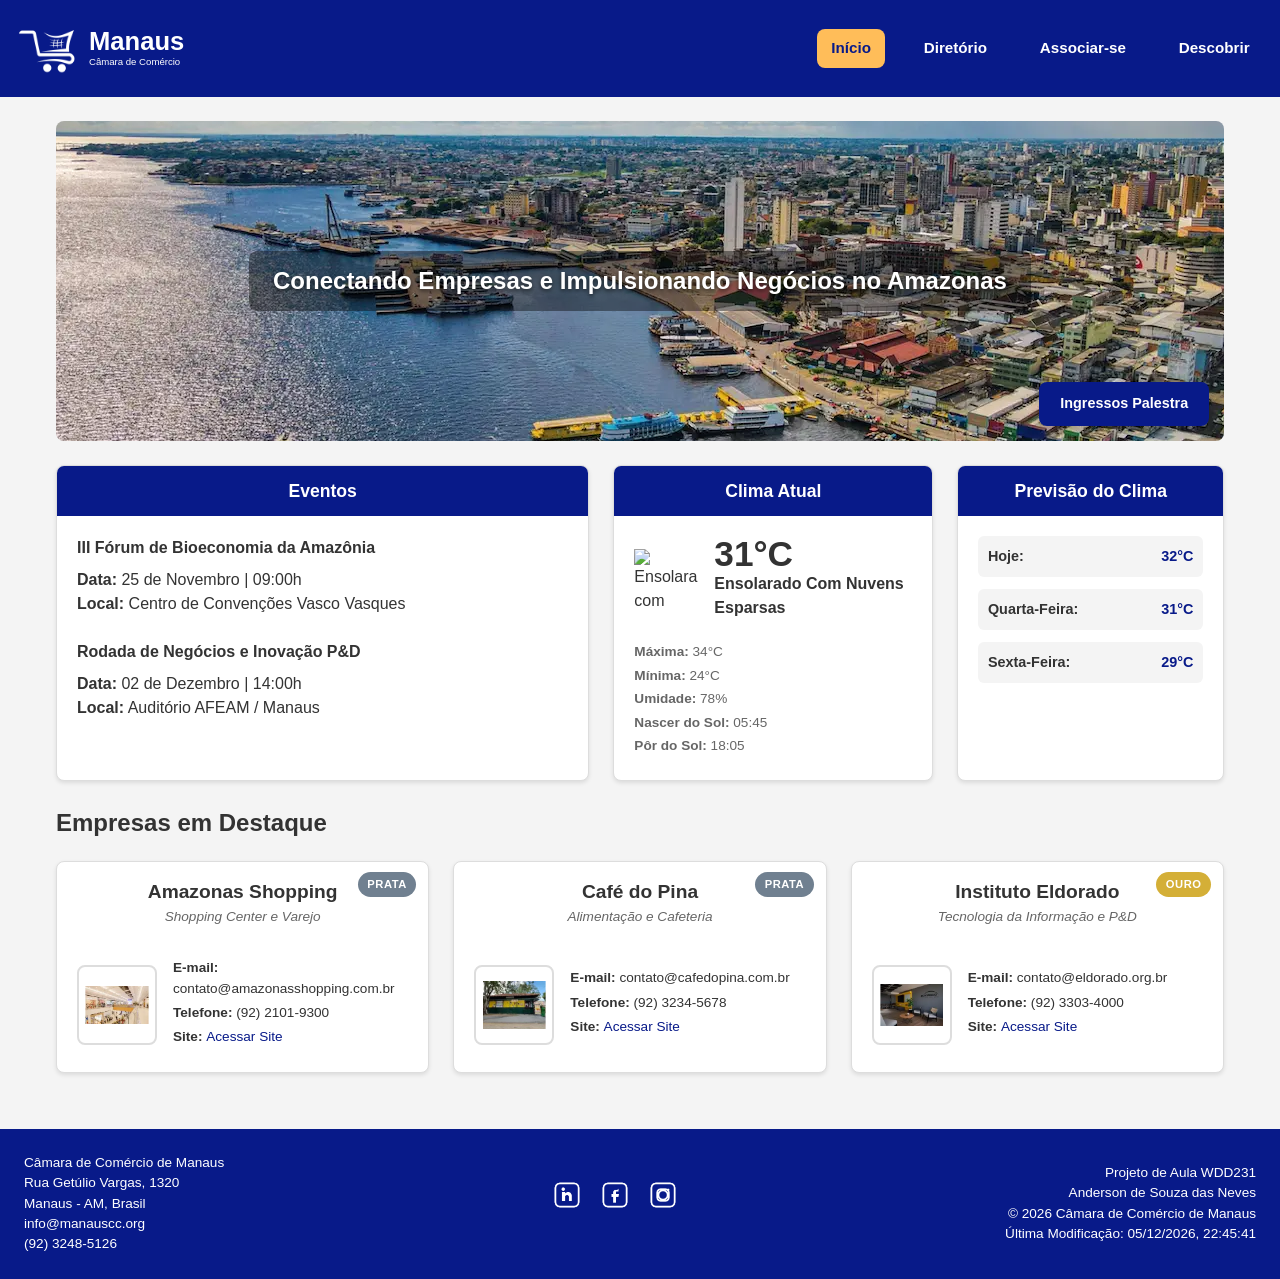
==== camara/index.html @ 550c51bf "atualizar" ====
<!DOCTYPE html>
<html lang="pt-BR">
<head>
    <meta charset="UTF-8">
    <meta name="viewport" content="width=device-width, initial-scale=1.0">
    <title>Página Inicial da Câmara de Comércio de Manaus-AM</title>
    <meta name="description" content="Página inicial da Câmara de Comércio de Manaus - AM com eventos, clima atual e destaque de membros.">
    <meta name="author" content="Anderson Neves">

    <!-- Google Fonts -->
    <link rel="preconnect" href="https://fonts.googleapis.com">
    <link rel="preconnect" href="https://fonts.gstatic.com" crossorigin>
    <link href="https://fonts.googleapis.com/css2?family=Open+Sans:wght@400;600;700&family=Roboto:wght@300;400;700&display=swap" rel="stylesheet">


    <!-- CSS -->
    <link rel="stylesheet" href="estilos/telas-pequenas.css">
    <link rel="stylesheet" href="estilos/telas-grandes.css">

    <!-- Scripts -->
    <script src="scripts/navegacao.js" defer></script>
    <script src="scripts/clima.js" defer></script>
    <script src="scripts/spotlight.js" defer></script>
    <script src="scripts/data.js" defer></script>

    <!--Favicon-->
    <link rel="icon" href="imagens/favicon.ico">

    <!--Metadados para o Facebook-->
    <meta property="og:title" content="Página Inicial da Câmara de Comércio de Manaus-AM">
    <meta property="og:description" content="Descubra empresas, eventos e informações sobre o clima atual e previsão do tempo da cidade de Manaus.">
    <meta property="og:image" content="	https://neves-anderson.github.io/wdd231/camara/imagens/logo.png">   
    <meta property="og:url" content="https://www.manauscc.org/diretorio.html">


</head>
<body>

    <!-- CABEÇALHO -->
    <header>
        <div class="logo-camara">
            <img src="imagens/logo.png" alt="Logo Câmara de Comércio de Manaus" class="logo">
            <div class="site-nome">
                <h1>Manaus</h1>
                <p>Câmara de Comércio</p>
            </div>
        </div>
        
        <button id="hamburger-btn" aria-label="Abrir Menu">&#9776;</button>

        <nav id="nav-menu">
            <ul>
                <li><a href="index.html" class="active" aria-current="page">Início</a></li>
                <li><a href="diretorio.html">Diretório</a></li>
                <li><a href="#">Associar-se</a></li>
                <li><a href="#">Descobrir</a></li>
            </ul>
        </nav>
    </header>

    <main>
        <!-- SEÇÃO HERO BANNER -->
        <div class="hero">
            <img src="imagens/manaus.webp" alt="Cidade de Manaus com vista do Rio Negro" class="hero-img">
            <div class="hero-overlay-text">Conectando Empresas e Impulsionando Negócios no Amazonas</div>
            <a href="#" class="cta-btn">Ingressos Palestra</a>
        </div>

        <!-- SEÇÃO INFORMAÇÕES (Eventos, Clima Atual, Previsão) -->
        <section class="info-grid">
            <!-- Eventos -->
            <article class="card event-card">
                <div class="card-header">Eventos</div>
                <div class="card-body">
                    <h2>III Fórum de Bioeconomia da Amazônia</h2>
                    <p><strong>Data:</strong> 25 de Novembro | 09:00h</p>
                    <p><strong>Local:</strong> Centro de Convenções Vasco Vasques</p>
                    <br>
                    <h2>Rodada de Negócios e Inovação P&D</h2>
                    <p><strong>Data:</strong> 02 de Dezembro | 14:00h</p>
                    <p><strong>Local:</strong> Auditório AFEAM / Manaus</p>
                </div>
            </article>

            <!-- Clima Atual -->
            <article class="card weather-card">
                <div class="card-header">Clima Atual</div>
                <div class="card-body" id="clima-container">
                    <!-- Preenchido dinamicamente via JS -->
                </div>
            </article>

            <!-- Previsão do Clima -->
            <article class="card forecast-card">
                <div class="card-header">Previsão do Clima</div>
                <div class="card-body" id="previsao-container">
                    <!-- Preenchido dinamicamente via JS -->
                </div>
            </article>
        </section>

        <!-- SEÇÃO DESTAQUES DE MEMBROS (SPOTLIGHTS DE NÍVEL 2 E 3) -->
        <h2 class="section-title">Empresas em Destaque</h2>
        <section class="spotlight-grid" id="spotlight-container">
            <!-- Preenchido dinamicamente via JS com empresas Ouro / Prata -->
        </section>
    </main>

    <!-- RODAPÉ -->
    <footer>
        <div class="endereco">
            <p>Câmara de Comércio de Manaus</p>
            <p>Rua Getúlio Vargas, 1320</p>
            <p>Manaus - AM, Brasil</p>
            <p>info@manauscc.org</p>
            <p>(92) 3248-5126</p>
        </div>

        <div class="socialmedia">
            <a href="https://www.linkedin.com" target="_blank" rel="noopener"><img src="imagens/linkedin.png" alt="Perfil do LinkedIn"></a>
            <a href="https://facebook.com" target="_blank" rel="noopener"><img src="imagens/facebook.png" alt="Perfil do Facebook"></a>           
            <a href="https://instagram.com" target="_blank" rel="noopener"><img src="imagens/instagram.png" alt="Perfil do Instagram"></a>
        </div>

        <div class="footer-meta">
            <p>Projeto de Aula WDD231</p>
            <p>Anderson de Souza das Neves</p>
            <p>&copy; <span id="anoAtual"></span> Câmara de Comércio de Manaus</p>
            <p><span id="ultimaModificacao">Última Modificação:</span></p>
        </div>
    </footer>

</body>
</html>
---- camara/estilos/telas-pequenas.css ----
/* ==========================================================================
   1. VARIÁVEIS GLOBAIS E CONFIGURAÇÕES DE TEMA
   ========================================================================== */
:root {
    --primary: #081a89;
    --primary-dark: #05115e;
    --hero-bg: #1a2a6c;
    --bg-body: #f4f4f4;
    --bg-card: #ffffff;
    --border-color: #dddddd;
    --card-header-bg: #081a89;
    --card-header-text: #ffffff;
    --text-main: #333333;
    --text-muted: #666666;
    --accent-gold: #d4af37;
    --accent-silver: #708090;
    --radius: 8px;
    --shadow-sm: 0 2px 4px #0000001A;
    --shadow-md: 0 4px 8px #00000026;
    --transition: all 0.3s ease;
}

/* ==========================================================================
   2. PÁGINA PRINCIPAL (MOBILE FIRST)
   ========================================================================== */
main {
    max-width: 1200px;
    width: 100%;
    margin: 0 auto;
    padding: 1.5rem 1rem;
    flex: 1;
}


.hero{
    position: relative;
    height: 240px;
    border-radius: var(--radius);
    overflow: hidden;
    display: flex;
    align-items: center;
    justify-content: center;
    margin-bottom: 1.5rem;
}

/* Padrão Cruzado do Wireframe */
.hero::before {
    content: "";
    position: absolute;
    inset: 0;
    pointer-events: none;
}

.hero-overlay-text {
    position: absolute;
    z-index: 2;
    color: #ffffff;
    font-size: 1.2rem;
    font-weight: 600;
    text-shadow: 0 2px 4px #00000099;
    background: #00000066;
    padding: 0.75rem 1.5rem;
    border-radius: var(--radius);
    text-align: center;
}

.cta-btn {
    position: absolute;
    bottom: 15px;
    right: 15px;
    background: var(--primary);
    color: #ffffff;
    padding: 0.7rem 1.3rem;
    text-decoration: none;
    border-radius: var(--radius);
    font-weight: 600;
    font-size: 0.9rem;
    box-shadow: var(--shadow-md);
    transition: var(--transition);
    z-index: 3;
    border: none;
    cursor: pointer;
    display: inline-flex;
    align-items: center;
    gap: 0.5rem;
}

.cta-btn:hover {
    background: var(--primary-dark);
    transform: scale(1.03);
}

.section-title {
    font-size: 1.5rem;
    font-weight: 700;
    margin-bottom: 1.25rem;
    display: flex;
    align-items: center;
    gap: 0.5rem;
}

/* ==========================================================================
   3. CARDS & GRIDS (MOBILE FIRST)
   ========================================================================== */
.card {
    background-color: var(--bg-card);
    border-radius: var(--radius);
    border: 1px solid var(--border-color);
    overflow: hidden;
    box-shadow: var(--shadow-sm);
    display: flex;
    flex-direction: column;
}

.card-header {
    background-color: var(--card-header-bg);
    color: var(--card-header-text);
    padding: 0.75rem 1rem;
    font-size: 1.1rem;
    font-weight: 600;
    text-align: center;
    display: flex;
    align-items: center;
    justify-content: center;
    gap: 0.5rem;
}

.card-body {
    padding: 1.25rem;
    flex: 1;
}

.card-body h2 {
    font-size: 1rem;
    font-weight: 700;
    margin-bottom: 0.5rem;
}

.info-grid {
    display: flex;
    flex-direction: column;
    gap: 1.5rem;
    margin-bottom: 1.5rem;
}

/* Estilo do Card de Clima */
.weather-config {
    margin-bottom: 1rem;
    display: flex;
    gap: 0.5rem;
}

.weather-config input {
    flex: 1;
    padding: 0.4rem 0.6rem;
    border: 1px solid var(--border-color);
    border-radius: 4px;
    font-size: 0.8rem;
    background: var(--bg-body);
    color: var(--text-main);
}

.weather-config button {
    background: var(--primary);
    color: #ffff;
    border: none;
    padding: 0.4rem 0.8rem;
    border-radius: 4px;
    font-size: 0.8rem;
    cursor: pointer;
    font-weight: 600;
}

.weather-current {
    display: flex;
    align-items: center;
    gap: 1rem;
    margin-bottom: 1rem;
}

.weather-temp-main {
    display: flex;
    align-items: center;
}

.weather-icon-img {
    width: 64px;
    height: 64px;
}

.temp-display {
    font-size: 2.2rem;
    font-weight: 700;
    line-height: 1;
}

.weather-details {
    font-size: 0.85rem;
    color: var(--text-muted);
}

.weather-details p {
    margin-bottom: 0.2rem;
}

.weather-desc {
    font-weight: 700;
    color: var(--text-main);
    text-transform: capitalize;
    margin-bottom: 0.4rem !important;
}

/* Estilo da Previsão do Tempo */
.forecast-list {
    display: flex;
    flex-direction: column;
    gap: 0.75rem;
}

.forecast-item {
    display: flex;
    justify-content: space-between;
    align-items: center;
    padding: 0.6rem;
    background: var(--bg-body);
    border-radius: 6px;
    font-size: 0.9rem;
}

.forecast-item strong {
    color: var(--text-main);
}

.forecast-item span {
    color: var(--primary);
    font-weight: 700;
}

/* Grid de Empresas Destaque (Spotlight) */
.spotlight-grid {
    display: flex;
    flex-direction: column;
    gap: 1.5rem;
}

.spotlight-card {
    position: relative;
}

.spotlight-card .card-header-spotlight {
    padding: 1rem 1rem 0.2rem 1rem;
    text-align: center;
}

.spotlight-card h3 {
    font-size: 1.2rem;
    font-weight: 700;
}

.spotlight-card .slogan {
    font-size: 0.85rem;
    color: var(--text-muted);
    font-style: italic;
    text-align: center;
    margin-bottom: 0.5rem;
}

.badge-membership {
    position: absolute;
    top: 10px;
    right: 12px;
    font-size: 0.7rem;
    font-weight: 700;
    text-transform: uppercase;
    padding: 0.25rem 0.6rem;
    border-radius: 20px;
    color: #fff;
    letter-spacing: 0.5px;
}

.badge-gold { background-color: var(--accent-gold); }
.badge-silver { background-color: var(--accent-silver); }

.spotlight-body-content {
    display: flex;
    gap: 1rem;
    align-items: center;
}

.company-logo {
    width: 80px;
    height: 80px;
    border: 2px solid var(--border-color);
    border-radius: var(--radius);
    padding: 0.4rem;
    object-fit: contain;
    background: #fff;
    flex-shrink: 0;
}

.company-details {
    font-size: 0.85rem;
    line-height: 1.5;
}

.company-details p {
    margin-bottom: 0.25rem;
    word-break: break-word;
}

.company-details a {
    color: var(--primary);
    text-decoration: none;
    font-weight: 500;
}

.company-details a:hover {
    text-decoration: underline;
}

/* ==========================================================================
   4. PÁGINA DIRETÓRIO (ESTRUTURA BASE E MOBILE)
   ========================================================================== */
* {
    box-sizing: border-box;
    margin: 0;
    padding: 0;
}

body {
    font-family: Arial, Helvetica, sans-serif;
    color: #333;
    background-color: #f4f4f4;
    line-height: 1.5;
}

/* Cabeçalho e Navegação */
header {
    background-color: #081a89;
    display: grid;
    color: #ffffff;
    grid-template-columns: 2fr auto;
    justify-content: space-between;
    padding: 1rem;
    position: relative;
    width: 100%;
}

.logo-camara {
    display: flex;
    align-items: center;
    gap: 0.5rem;
}

.logo {
    width: 65px;
    height: 65px;
    object-fit: contain;
}

.site-nome h1 {
    font-size: 1.6rem;
    line-height: 1.1;
    color: #ffffff;
}

.site-nome p {
    font-size: 0.60rem;
    color: #ffffff;
}

#hamburger-btn {
    background: none;
    border: none;
    font-size: 1.8rem;
    color: #ffffff;
    cursor: pointer;
}

#nav-menu {
    display: none;
    width: 100%;
    position: absolute;
    top: 100%;
    left: 0;
    background-color: #081a89;
    z-index: 10;
}

#nav-menu.open {
    display: block;
}

#nav-menu ul {
    list-style: none;
}

#nav-menu li a {
    display: flex;
    padding: 0.8rem 1.5rem;
    text-decoration: none;
    color: #ffffff;
    justify-content: left;
    font-weight: 600;
}

#nav-menu li a:hover,
#nav-menu li a.active,
#nav-menu li a[aria-current="page"] {
    background-color: #ffbd59;
    color: #081a89;
    font-weight: 700; 
}

.menu-bar {
    padding: 15px;
    display: flex;
    justify-content: center;
    gap: 15px;
}

.menu-bar button {
    background-color: #ffffff;
    color: #081a89;
    border: 1px solid #081a89;
    padding: 10px 20px;
    font-size: 16px;
    font-weight: bold;
    cursor: pointer;
    transition: all 0.2s ease;
}

.menu-bar button:hover {
    background-color: #e0e0e0;
}

.menu-bar button.active {
    background-color: #081a89;
    color: #ffffff;
}

/* Modos de Exibição no Diretório */
.grid-view {
    display: grid;
    grid-template-columns: repeat(auto-fit, minmax(200px, 1fr));
    gap: 20px;
}

.grid-view .card {
    background-color: #e6e6e6;
    border: 1px solid #cccccc;
    padding: 20px;
    text-align: center;
    display: flex;
    flex-direction: column;
    align-items: center;
    box-shadow: 0 4px 6px #0000001a;
    min-height: 200px;
}

.grid-view .card img {
    width: 100%;
    max-width: 200px;
    height: 100px;
    object-fit: cover;
    aspect-ratio: 220 / 140; 
    border: 1px solid #ffffff;
    box-shadow: 0 2px 5px #0000004c;
    margin-bottom: 15px;
}

.grid-view .card h2 {
    font-size: 18px;
    color: #000000;
    margin-bottom: 5px;
}

.grid-view .card .ano {
    font-size: 14px;
    font-weight: bold;
    color: #333333;
    margin-bottom: 10px;
}

.grid-view .card .link-detalhes {
    color: #0000ee;
    text-decoration: underline;
    font-size: 14px;
}

.grid-view .card .info-extra {
    display: none;
}

/* Modo Lista (Linhas) */
.list-view {
    display: flex;
    flex-direction: column;
    gap: 12px;
}

.list-view .card {
    background-color: #ffffff;
    border: 1px solid #dddddd;
    padding: 15px 20px;
    display: flex;
    align-items: center;
    justify-content: center;
    box-shadow: 0 2px 4px #0000000d;
    width: 100% !important;
    margin-left: 0 !important;
}

.list-view .card img,
.list-view .card .link-detalhes {
    display: none;
}

.list-view .card-info {
    flex: 1;
    display: flex;
    flex-direction: column;
    gap: 4px;
}

.list-view .card h2 {
    font-size: 18px;
    color: #1a1a1a;
}

.list-view .card .info-extra {
    display: block;
    font-size: 13px;
    color: #666666;
}

/* Rodapé Mobile */
footer {
    background-color: #081a89;
    color: #ffffff;
    padding: 1.5rem;
    margin-top: 2rem;
    display: flex;
    flex-direction: column;
    gap: 1.5rem;
    text-align: center;
    font-size: 0.85rem;
}

.endereco h4, .endereco p, .footer-meta p {
    color: #ffffff;
}

.socialmedia {
    display: flex;
    justify-content: center;
    gap: 1.25rem;
    margin-bottom: 0.75rem;
}

.socialmedia img {
    width: 28px;
    height: 28px;
    transition: transform 0.2s ease;
}
---- camara/estilos/telas-grandes.css ----
/* ==========================================================================
   REGRAS PARA TELAS GRANDES (MEDIA QUERY >= 768px)
   ========================================================================== */

@media screen and (min-width: 768px) {
    /* Esconde o menu hambúrguer e exibe a barra navegável */
    #hamburger-btn {
        display: none;
    }

    #primary-nav, #nav-menu {
        display: flex !important;
        position: static;
        width: auto;
        background-color: transparent;
        box-shadow: none;
        border-top: none;
    }

    #primary-nav ul, #nav-menu ul {
        display: flex;
        gap: 1.5rem;
        flex-wrap: wrap;
        align-items: center;
        list-style: none;
    }

    #primary-nav li a, #nav-menu li a {
        display: flex;
        border-bottom: none;
        padding: 0.5rem 0.9rem;
        border-radius: var(--radius, 4px);
        font-size: 0.95rem;
        color: #ffffff;
        text-decoration: none;
        font-weight: 600;
    }

    #primary-nav li a:hover,
    #primary-nav li a.active,
    #primary-nav li a[aria-current="page"],
    #nav-menu li a:hover,
    #nav-menu li a.active,
    #nav-menu li a[aria-current="page"] {
        background-color: #ffbd59;
        color: #081a89;
        font-weight: 700;
        border-radius: var(--radius, 4px);
    }

    /* Hero Banner Principal */
    .hero {
        height: 320px;
        width: 100%;
    }

    .hero-overlay-text {
        font-size: 1.5rem;
    }

    /* Layout da Página Principal: 3 Colunas (Eventos, Clima Atual e Previsão) */
    .info-grid {
        display: grid;
        grid-template-columns: 2fr 1.2fr 1fr;
        gap: 1.5rem;
    }

    /* Layout dos Spotlights em 3 Colunas */
    .spotlight-grid {
        display: grid;
        grid-template-columns: repeat(3, 1fr);
        gap: 1.5rem;
        margin-bottom: 0;
    }

    /* Visualização em Lista Centralizada e Flexível */
    .list-view {
        max-width: 900px;
        margin: 0 auto;
    }

    .list-view .card {
        background-color: #ffffff;
        border: 1px solid #dddddd;
        padding: 15px 20px;
        display: flex;
        box-shadow: 0 2px 4px #0000000d;
        width: 100% !important;
        margin-left: 0 !important;
    }

    .event-card {
        margin-bottom: 0;
    }

    /* Layout do Rodapé em 3 Colunas */
    footer {
        flex-direction: row;
        justify-content: space-between;
        align-items: center;
        text-align: left;
    }

    .footer-meta {
        text-align: right;
    }
}
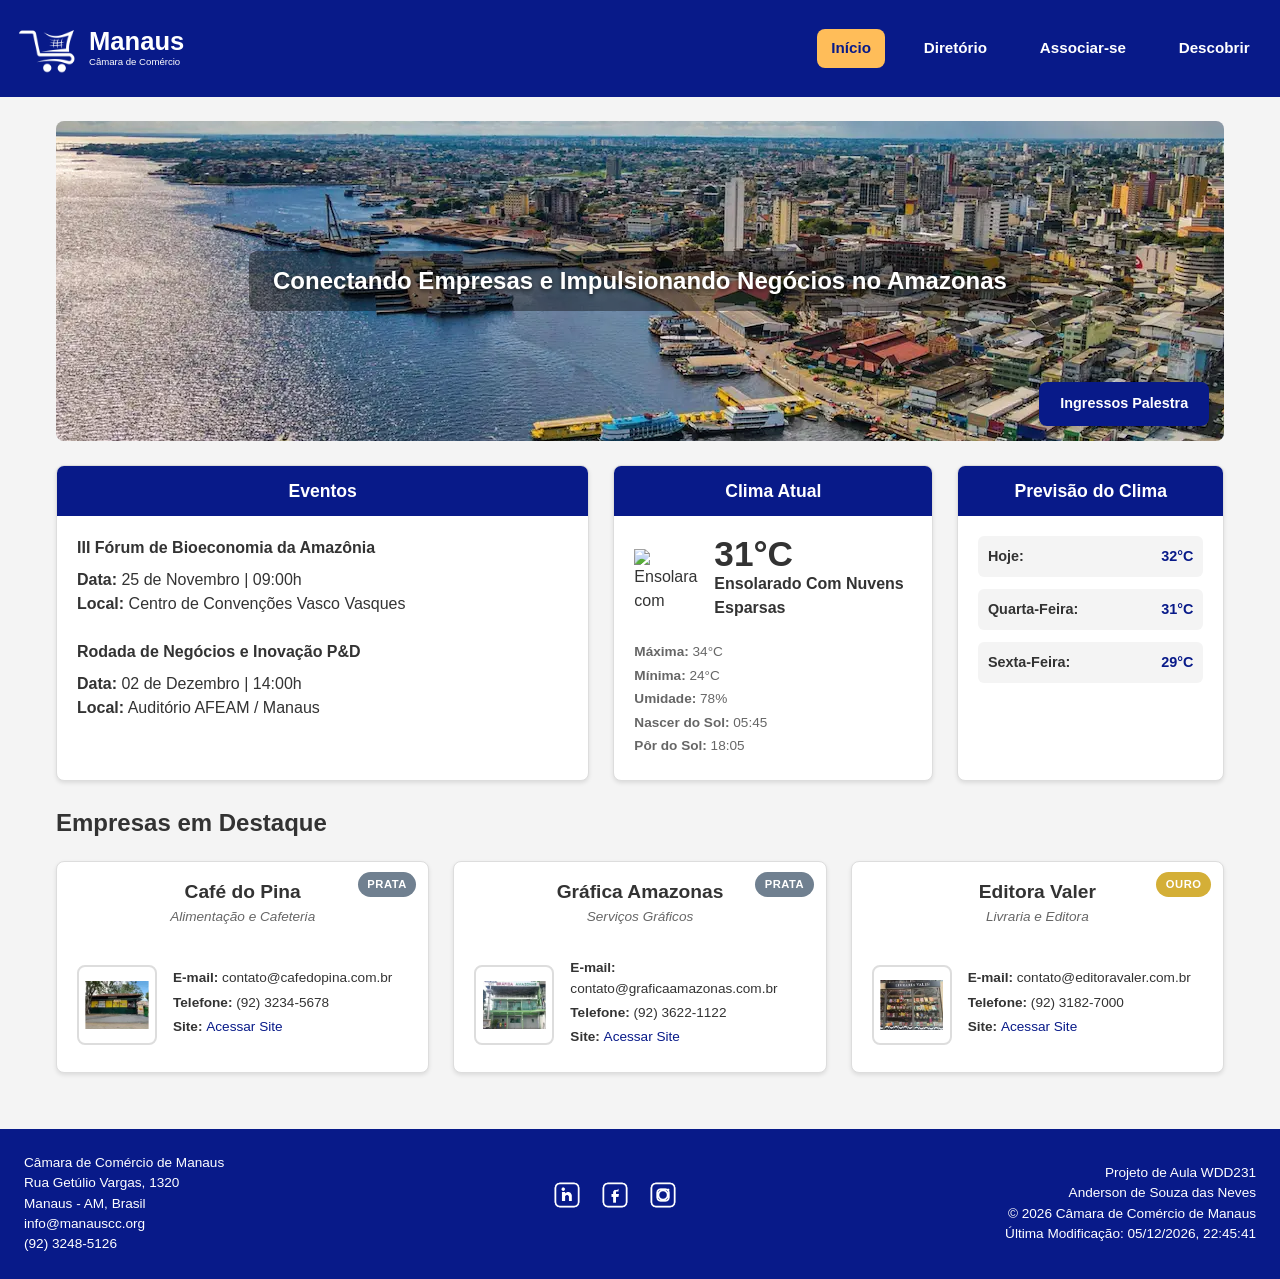
==== commit 0bdfbdc9: "atualizar" ====
--- a/camara/index.html
+++ b/camara/index.html
@@ -67,7 +67,7 @@
         </div>
 
         <!-- SEÇÃO INFORMAÇÕES (Eventos, Clima Atual, Previsão) -->
-        <section class="info-grid">
+        <div class="info-grid">
             <!-- Eventos -->
             <article class="card event-card">
                 <div class="card-header">Eventos</div>
@@ -97,7 +97,7 @@
                     <!-- Preenchido dinamicamente via JS -->
                 </div>
             </article>
-        </section>
+        </div>
 
         <!-- SEÇÃO DESTAQUES DE MEMBROS (SPOTLIGHTS DE NÍVEL 2 E 3) -->
         <h2 class="section-title">Empresas em Destaque</h2>
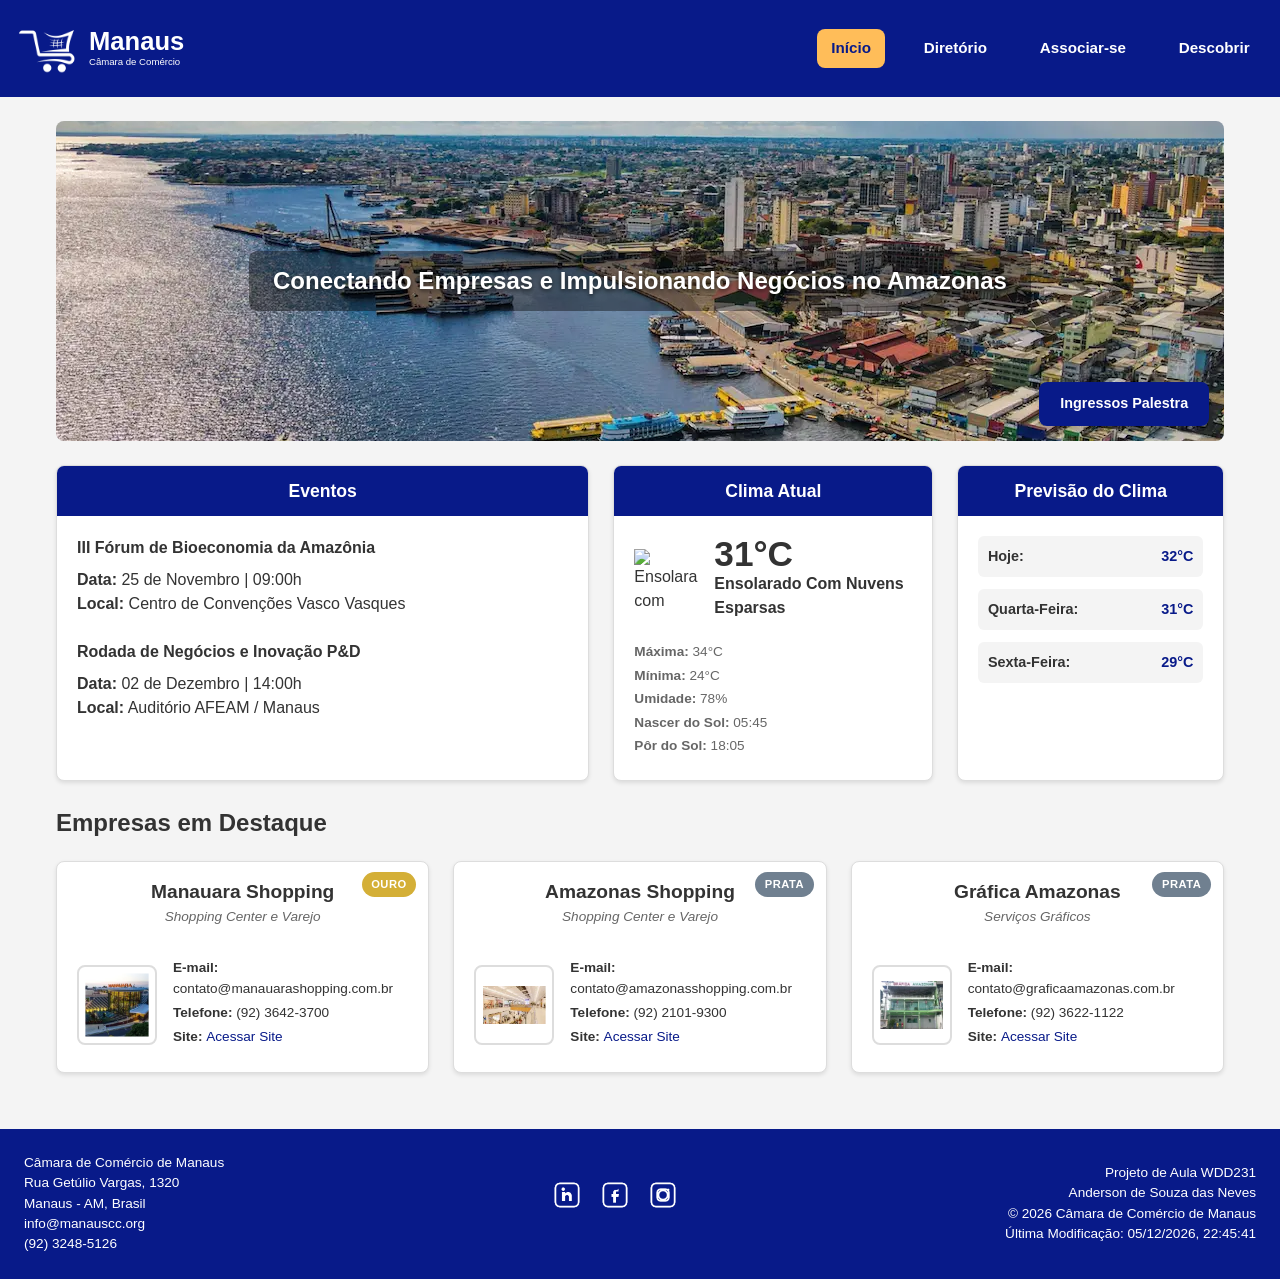
==== commit 980b34ee: "atualizar" ====
--- a/camara/index.html
+++ b/camara/index.html
@@ -69,7 +69,7 @@
         <!-- SEÇÃO INFORMAÇÕES (Eventos, Clima Atual, Previsão) -->
         <div class="info-grid">
             <!-- Eventos -->
-            <article class="card event-card">
+            <div class="card event-card">
                 <div class="card-header">Eventos</div>
                 <div class="card-body">
                     <h2>III Fórum de Bioeconomia da Amazônia</h2>
@@ -80,30 +80,30 @@
                     <p><strong>Data:</strong> 02 de Dezembro | 14:00h</p>
                     <p><strong>Local:</strong> Auditório AFEAM / Manaus</p>
                 </div>
-            </article>
+            </div>
 
             <!-- Clima Atual -->
-            <article class="card weather-card">
+            <div class="card weather-card">
                 <div class="card-header">Clima Atual</div>
                 <div class="card-body" id="clima-container">
                     <!-- Preenchido dinamicamente via JS -->
                 </div>
-            </article>
+            </div>
 
             <!-- Previsão do Clima -->
-            <article class="card forecast-card">
+            <div class="card forecast-card">
                 <div class="card-header">Previsão do Clima</div>
                 <div class="card-body" id="previsao-container">
                     <!-- Preenchido dinamicamente via JS -->
                 </div>
-            </article>
+            </div>
         </div>
 
         <!-- SEÇÃO DESTAQUES DE MEMBROS (SPOTLIGHTS DE NÍVEL 2 E 3) -->
         <h2 class="section-title">Empresas em Destaque</h2>
-        <section class="spotlight-grid" id="spotlight-container">
+        <div class="spotlight-grid" id="spotlight-container">
             <!-- Preenchido dinamicamente via JS com empresas Ouro / Prata -->
-        </section>
+        </div>
     </main>
 
     <!-- RODAPÉ -->
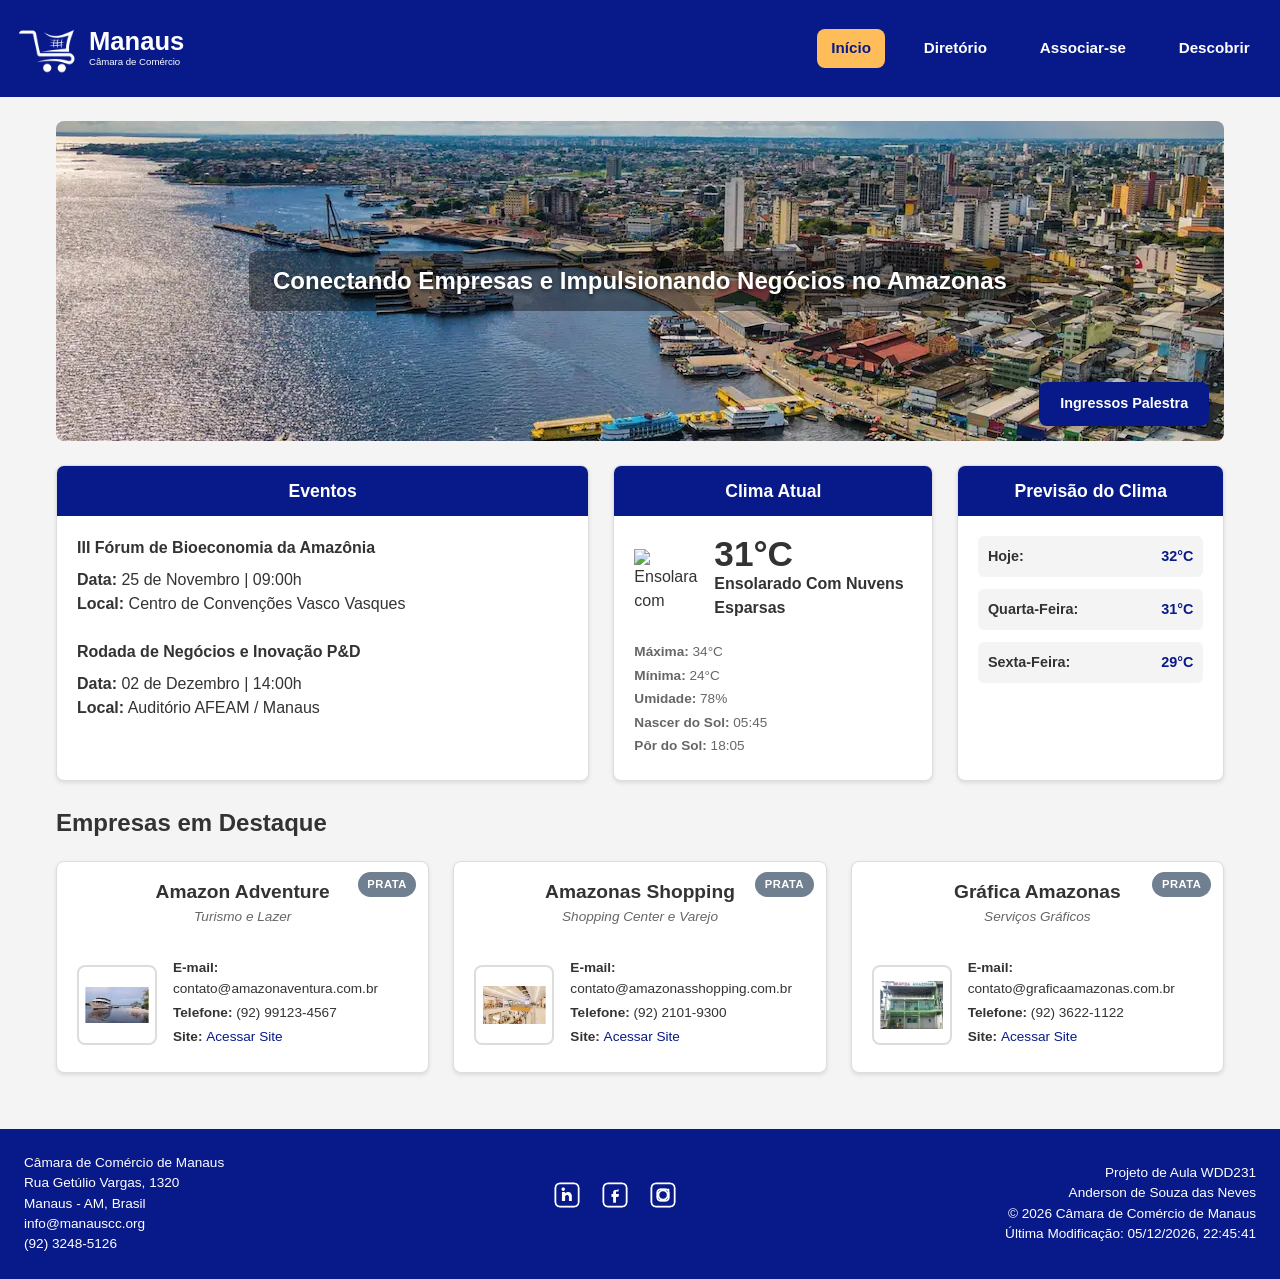
==== commit fa055249: "atualizar" ====
--- a/camara/index.html
+++ b/camara/index.html
@@ -18,7 +18,6 @@
     <link rel="stylesheet" href="estilos/telas-grandes.css">
 
     <!-- Scripts -->
-    <script src="scripts/navegacao.js" defer></script>
     <script src="scripts/clima.js" defer></script>
     <script src="scripts/spotlight.js" defer></script>
     <script src="scripts/data.js" defer></script>
--- a/camara/estilos/telas-pequenas.css
+++ b/camara/estilos/telas-pequenas.css
@@ -20,8 +20,101 @@
     --transition: all 0.3s ease;
 }
 
+* {
+    box-sizing: border-box;
+    margin: 0;
+    padding: 0;
+}
+
+body {
+    font-family: Arial, Helvetica, sans-serif;
+    color: var(--text-main);
+    background-color: var(--bg-body);
+    line-height: 1.5;
+}
+
 /* ==========================================================================
-   2. PÁGINA PRINCIPAL (MOBILE FIRST)
+   2. CABEÇALHO E NAVEGAÇÃO MOBILE
+   ========================================================================== */
+header {
+    background-color: var(--primary);
+    display: grid;
+    color: #ffffff;
+    grid-template-columns: 2fr auto;
+    justify-content: space-between;
+    padding: 1rem;
+    position: relative;
+    width: 100%;
+}
+
+.logo-camara {
+    display: flex;
+    align-items: center;
+    gap: 0.5rem;
+}
+
+.logo {
+    width: 65px;
+    height: 65px;
+    object-fit: contain;
+}
+
+.site-nome h1 {
+    font-size: 1.6rem;
+    line-height: 1.1;
+    color: #ffffff;
+}
+
+.site-nome p {
+    font-size: 0.60rem;
+    color: #ffffff;
+}
+
+#hamburger-btn {
+    background: none;
+    border: none;
+    font-size: 1.8rem;
+    color: #ffffff;
+    cursor: pointer;
+}
+
+#nav-menu {
+    display: none;
+    width: 100%;
+    position: absolute;
+    top: 100%;
+    left: 0;
+    background-color: var(--primary);
+    z-index: 10;
+}
+
+#nav-menu.open {
+    display: block;
+}
+
+#nav-menu ul {
+    list-style: none;
+}
+
+#nav-menu li a {
+    display: flex;
+    padding: 0.8rem 1.5rem;
+    text-decoration: none;
+    color: #ffffff;
+    justify-content: left;
+    font-weight: 600;
+}
+
+#nav-menu li a:hover,
+#nav-menu li a.active,
+#nav-menu li a[aria-current="page"] {
+    background-color: #ffbd59;
+    color: var(--primary);
+    font-weight: 700; 
+}
+
+/* ==========================================================================
+   3. PÁGINA PRINCIPAL E COMPONENTES
    ========================================================================== */
 main {
     max-width: 1200px;
@@ -31,8 +124,7 @@
     flex: 1;
 }
 
-
-.hero{
+.hero {
     position: relative;
     height: 240px;
     border-radius: var(--radius);
@@ -41,14 +133,6 @@
     align-items: center;
     justify-content: center;
     margin-bottom: 1.5rem;
-}
-
-/* Padrão Cruzado do Wireframe */
-.hero::before {
-    content: "";
-    position: absolute;
-    inset: 0;
-    pointer-events: none;
 }
 
 .hero-overlay-text {
@@ -99,9 +183,7 @@
     gap: 0.5rem;
 }
 
-/* ==========================================================================
-   3. CARDS & GRIDS (MOBILE FIRST)
-   ========================================================================== */
+/* Cards & Grids */
 .card {
     background-color: var(--bg-card);
     border-radius: var(--radius);
@@ -143,7 +225,7 @@
     margin-bottom: 1.5rem;
 }
 
-/* Estilo do Card de Clima */
+/* Clima */
 .weather-config {
     margin-bottom: 1rem;
     display: flex;
@@ -162,7 +244,7 @@
 
 .weather-config button {
     background: var(--primary);
-    color: #ffff;
+    color: #ffffff; /* Corrigido de #ffff para #ffffff */
     border: none;
     padding: 0.4rem 0.8rem;
     border-radius: 4px;
@@ -178,11 +260,6 @@
     margin-bottom: 1rem;
 }
 
-.weather-temp-main {
-    display: flex;
-    align-items: center;
-}
-
 .weather-icon-img {
     width: 64px;
     height: 64px;
@@ -210,7 +287,7 @@
     margin-bottom: 0.4rem !important;
 }
 
-/* Estilo da Previsão do Tempo */
+/* Previsão */
 .forecast-list {
     display: flex;
     flex-direction: column;
@@ -236,7 +313,7 @@
     font-weight: 700;
 }
 
-/* Grid de Empresas Destaque (Spotlight) */
+/* Spotlights */
 .spotlight-grid {
     display: flex;
     flex-direction: column;
@@ -318,100 +395,7 @@
     text-decoration: underline;
 }
 
-/* ==========================================================================
-   4. PÁGINA DIRETÓRIO (ESTRUTURA BASE E MOBILE)
-   ========================================================================== */
-* {
-    box-sizing: border-box;
-    margin: 0;
-    padding: 0;
-}
-
-body {
-    font-family: Arial, Helvetica, sans-serif;
-    color: #333;
-    background-color: #f4f4f4;
-    line-height: 1.5;
-}
-
-/* Cabeçalho e Navegação */
-header {
-    background-color: #081a89;
-    display: grid;
-    color: #ffffff;
-    grid-template-columns: 2fr auto;
-    justify-content: space-between;
-    padding: 1rem;
-    position: relative;
-    width: 100%;
-}
-
-.logo-camara {
-    display: flex;
-    align-items: center;
-    gap: 0.5rem;
-}
-
-.logo {
-    width: 65px;
-    height: 65px;
-    object-fit: contain;
-}
-
-.site-nome h1 {
-    font-size: 1.6rem;
-    line-height: 1.1;
-    color: #ffffff;
-}
-
-.site-nome p {
-    font-size: 0.60rem;
-    color: #ffffff;
-}
-
-#hamburger-btn {
-    background: none;
-    border: none;
-    font-size: 1.8rem;
-    color: #ffffff;
-    cursor: pointer;
-}
-
-#nav-menu {
-    display: none;
-    width: 100%;
-    position: absolute;
-    top: 100%;
-    left: 0;
-    background-color: #081a89;
-    z-index: 10;
-}
-
-#nav-menu.open {
-    display: block;
-}
-
-#nav-menu ul {
-    list-style: none;
-}
-
-#nav-menu li a {
-    display: flex;
-    padding: 0.8rem 1.5rem;
-    text-decoration: none;
-    color: #ffffff;
-    justify-content: left;
-    font-weight: 600;
-}
-
-#nav-menu li a:hover,
-#nav-menu li a.active,
-#nav-menu li a[aria-current="page"] {
-    background-color: #ffbd59;
-    color: #081a89;
-    font-weight: 700; 
-}
-
+/* Diretório - Controles de Visualização */
 .menu-bar {
     padding: 15px;
     display: flex;
@@ -421,8 +405,8 @@
 
 .menu-bar button {
     background-color: #ffffff;
-    color: #081a89;
-    border: 1px solid #081a89;
+    color: var(--primary);
+    border: 1px solid var(--primary);
     padding: 10px 20px;
     font-size: 16px;
     font-weight: bold;
@@ -435,11 +419,10 @@
 }
 
 .menu-bar button.active {
-    background-color: #081a89;
-    color: #ffffff;
-}
-
-/* Modos de Exibição no Diretório */
+    background-color: var(--primary);
+    color: #ffffff;
+}
+
 .grid-view {
     display: grid;
     grid-template-columns: repeat(auto-fit, minmax(200px, 1fr));
@@ -492,7 +475,6 @@
     display: none;
 }
 
-/* Modo Lista (Linhas) */
 .list-view {
     display: flex;
     flex-direction: column;
@@ -500,13 +482,9 @@
 }
 
 .list-view .card {
-    background-color: #ffffff;
-    border: 1px solid #dddddd;
     padding: 15px 20px;
-    display: flex;
     align-items: center;
     justify-content: center;
-    box-shadow: 0 2px 4px #0000000d;
     width: 100% !important;
     margin-left: 0 !important;
 }
@@ -531,12 +509,12 @@
 .list-view .card .info-extra {
     display: block;
     font-size: 13px;
-    color: #666666;
-}
-
-/* Rodapé Mobile */
+    color: var(--text-muted);
+}
+
+/* Rodapé */
 footer {
-    background-color: #081a89;
+    background-color: var(--primary);
     color: #ffffff;
     padding: 1.5rem;
     margin-top: 2rem;
--- a/camara/estilos/telas-grandes.css
+++ b/camara/estilos/telas-grandes.css
@@ -8,16 +8,15 @@
         display: none;
     }
 
-    #primary-nav, #nav-menu {
+    #nav-menu {
         display: flex !important;
         position: static;
         width: auto;
-        background-color: transparent;
         box-shadow: none;
         border-top: none;
     }
 
-    #primary-nav ul, #nav-menu ul {
+    #nav-menu ul {
         display: flex;
         gap: 1.5rem;
         flex-wrap: wrap;
@@ -25,7 +24,7 @@
         list-style: none;
     }
 
-    #primary-nav li a, #nav-menu li a {
+    #nav-menu li a {
         display: flex;
         border-bottom: none;
         padding: 0.5rem 0.9rem;
@@ -36,9 +35,6 @@
         font-weight: 600;
     }
 
-    #primary-nav li a:hover,
-    #primary-nav li a.active,
-    #primary-nav li a[aria-current="page"],
     #nav-menu li a:hover,
     #nav-menu li a.active,
     #nav-menu li a[aria-current="page"] {
@@ -80,11 +76,7 @@
     }
 
     .list-view .card {
-        background-color: #ffffff;
-        border: 1px solid #dddddd;
-        padding: 15px 20px;
-        display: flex;
-        box-shadow: 0 2px 4px #0000000d;
+        flex-direction: row;
         width: 100% !important;
         margin-left: 0 !important;
     }
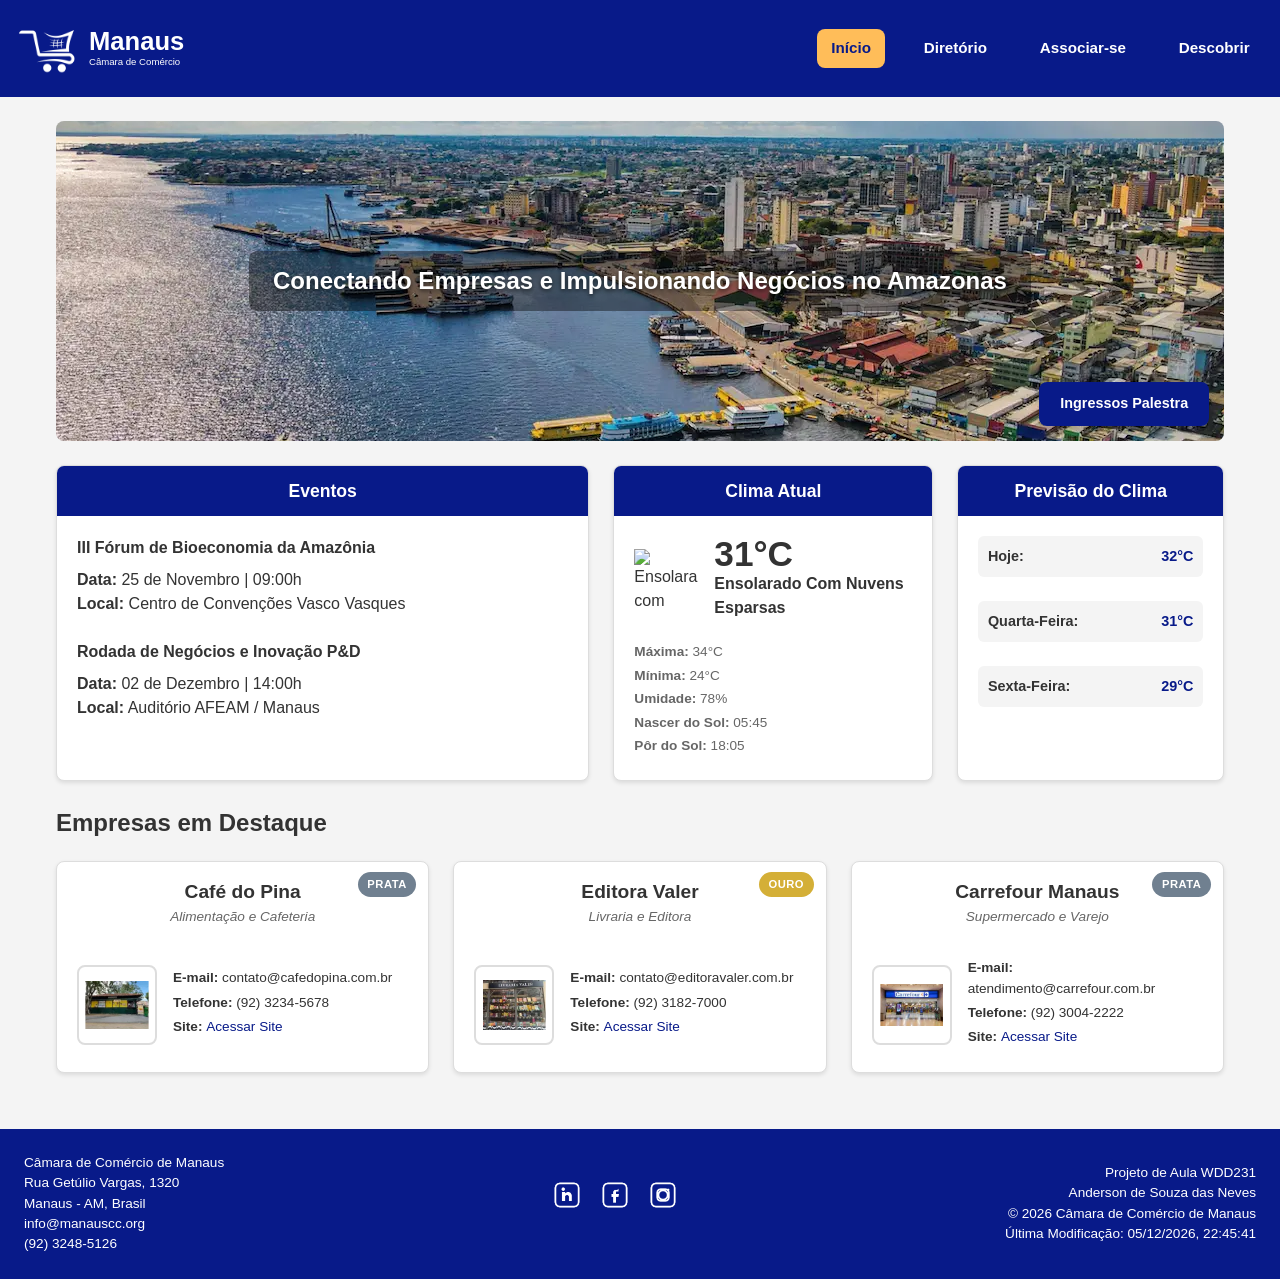
==== commit fdca2858: "atualizar" ====
--- a/camara/index.html
+++ b/camara/index.html
@@ -18,6 +18,7 @@
     <link rel="stylesheet" href="estilos/telas-grandes.css">
 
     <!-- Scripts -->
+     <script src="scripts/navegacao.js" defer></script>
     <script src="scripts/clima.js" defer></script>
     <script src="scripts/spotlight.js" defer></script>
     <script src="scripts/data.js" defer></script>
--- a/camara/estilos/telas-pequenas.css
+++ b/camara/estilos/telas-pequenas.css
@@ -1,15 +1,12 @@
 /* ==========================================================================
-   1. VARIÁVEIS GLOBAIS E CONFIGURAÇÕES DE TEMA
+   VARIÁVEIS GLOBAIS E CONFIGURAÇÕES DE TEMA (MOBILE FIRST)
    ========================================================================== */
 :root {
     --primary: #081a89;
     --primary-dark: #05115e;
-    --hero-bg: #1a2a6c;
     --bg-body: #f4f4f4;
     --bg-card: #ffffff;
     --border-color: #dddddd;
-    --card-header-bg: #081a89;
-    --card-header-text: #ffffff;
     --text-main: #333333;
     --text-muted: #666666;
     --accent-gold: #d4af37;
@@ -18,13 +15,10 @@
     --shadow-sm: 0 2px 4px #0000001A;
     --shadow-md: 0 4px 8px #00000026;
     --transition: all 0.3s ease;
-}
-
-* {
-    box-sizing: border-box;
-    margin: 0;
-    padding: 0;
-}
+    --bg-transparent: rgba(0, 0, 0, 0);
+}
+
+* { box-sizing: border-box; margin: 0; padding: 0; }
 
 body {
     font-family: Arial, Helvetica, sans-serif;
@@ -33,13 +27,13 @@
     line-height: 1.5;
 }
 
-/* ==========================================================================
-   2. CABEÇALHO E NAVEGAÇÃO MOBILE
-   ========================================================================== */
+header, footer, #nav-menu {
+    background-color: var(--primary);
+    color: #ffffff;
+}
+
 header {
-    background-color: var(--primary);
     display: grid;
-    color: #ffffff;
     grid-template-columns: 2fr auto;
     justify-content: space-between;
     padding: 1rem;
@@ -47,36 +41,12 @@
     width: 100%;
 }
 
-.logo-camara {
-    display: flex;
-    align-items: center;
-    gap: 0.5rem;
-}
-
-.logo {
-    width: 65px;
-    height: 65px;
-    object-fit: contain;
-}
-
-.site-nome h1 {
-    font-size: 1.6rem;
-    line-height: 1.1;
-    color: #ffffff;
-}
-
-.site-nome p {
-    font-size: 0.60rem;
-    color: #ffffff;
-}
-
-#hamburger-btn {
-    background: none;
-    border: none;
-    font-size: 1.8rem;
-    color: #ffffff;
-    cursor: pointer;
-}
+.logo-camara { display: flex; align-items: center; gap: 0.5rem; }
+.logo { width: 65px; height: 65px; object-fit: contain; }
+.site-nome h1 { font-size: 1.6rem; line-height: 1.1; color: #ffffff; }
+.site-nome p { font-size: 0.60rem; color: #ffffff; }
+
+#hamburger-btn { background: none; border: none; font-size: 1.8rem; color: #ffffff; cursor: pointer; }
 
 #nav-menu {
     display: none;
@@ -84,24 +54,17 @@
     position: absolute;
     top: 100%;
     left: 0;
-    background-color: var(--primary);
     z-index: 10;
 }
 
-#nav-menu.open {
-    display: block;
-}
-
-#nav-menu ul {
-    list-style: none;
-}
+#nav-menu.open { display: block; }
+#nav-menu ul { list-style: none; }
 
 #nav-menu li a {
     display: flex;
     padding: 0.8rem 1.5rem;
     text-decoration: none;
     color: #ffffff;
-    justify-content: left;
     font-weight: 600;
 }
 
@@ -110,19 +73,10 @@
 #nav-menu li a[aria-current="page"] {
     background-color: #ffbd59;
     color: var(--primary);
-    font-weight: 700; 
-}
-
-/* ==========================================================================
-   3. PÁGINA PRINCIPAL E COMPONENTES
-   ========================================================================== */
-main {
-    max-width: 1200px;
-    width: 100%;
-    margin: 0 auto;
-    padding: 1.5rem 1rem;
-    flex: 1;
-}
+    font-weight: 700;
+}
+
+main { max-width: 1200px; width: 100%; margin: 0 auto; padding: 1.5rem 1rem; flex: 1; }
 
 .hero {
     position: relative;
@@ -169,10 +123,7 @@
     gap: 0.5rem;
 }
 
-.cta-btn:hover {
-    background: var(--primary-dark);
-    transform: scale(1.03);
-}
+.cta-btn:hover { background: var(--primary-dark); transform: scale(1.03); }
 
 .section-title {
     font-size: 1.5rem;
@@ -183,7 +134,6 @@
     gap: 0.5rem;
 }
 
-/* Cards & Grids */
 .card {
     background-color: var(--bg-card);
     border-radius: var(--radius);
@@ -195,8 +145,8 @@
 }
 
 .card-header {
-    background-color: var(--card-header-bg);
-    color: var(--card-header-text);
+    background-color: var(--primary);
+    color: #ffffff;
     padding: 0.75rem 1rem;
     font-size: 1.1rem;
     font-weight: 600;
@@ -207,31 +157,17 @@
     gap: 0.5rem;
 }
 
-.card-body {
-    padding: 1.25rem;
-    flex: 1;
-}
-
-.card-body h2 {
-    font-size: 1rem;
-    font-weight: 700;
-    margin-bottom: 0.5rem;
-}
-
-.info-grid {
+.card-body { padding: 1.25rem; flex: 1; }
+.card-body h2 { font-size: 1rem; font-weight: 700; margin-bottom: 0.5rem; }
+
+.info-grid, .forecast-list, .spotlight-grid {
     display: flex;
     flex-direction: column;
     gap: 1.5rem;
     margin-bottom: 1.5rem;
 }
 
-/* Clima */
-.weather-config {
-    margin-bottom: 1rem;
-    display: flex;
-    gap: 0.5rem;
-}
-
+.weather-config { margin-bottom: 1rem; display: flex; gap: 0.5rem; }
 .weather-config input {
     flex: 1;
     padding: 0.4rem 0.6rem;
@@ -242,57 +178,21 @@
     color: var(--text-main);
 }
 
-.weather-config button {
+.weather-config button, .menu-bar button.active {
     background: var(--primary);
-    color: #ffffff; /* Corrigido de #ffff para #ffffff */
+    color: #ffffff;
     border: none;
-    padding: 0.4rem 0.8rem;
     border-radius: 4px;
-    font-size: 0.8rem;
-    cursor: pointer;
-    font-weight: 600;
-}
-
-.weather-current {
-    display: flex;
-    align-items: center;
-    gap: 1rem;
-    margin-bottom: 1rem;
-}
-
-.weather-icon-img {
-    width: 64px;
-    height: 64px;
-}
-
-.temp-display {
-    font-size: 2.2rem;
-    font-weight: 700;
-    line-height: 1;
-}
-
-.weather-details {
-    font-size: 0.85rem;
-    color: var(--text-muted);
-}
-
-.weather-details p {
-    margin-bottom: 0.2rem;
-}
-
-.weather-desc {
-    font-weight: 700;
-    color: var(--text-main);
-    text-transform: capitalize;
-    margin-bottom: 0.4rem !important;
-}
-
-/* Previsão */
-.forecast-list {
-    display: flex;
-    flex-direction: column;
-    gap: 0.75rem;
-}
+    font-weight: 600;
+}
+.weather-config button { padding: 0.4rem 0.8rem; font-size: 0.8rem; cursor: pointer; }
+
+.weather-current { display: flex; align-items: center; gap: 1rem; margin-bottom: 1rem; }
+.weather-icon-img { width: 64px; height: 64px; }
+.temp-display { font-size: 2.2rem; font-weight: 700; line-height: 1; }
+.weather-details { font-size: 0.85rem; color: var(--text-muted); }
+.weather-details p { margin-bottom: 0.2rem; }
+.weather-desc { font-weight: 700; color: var(--text-main); text-transform: capitalize; margin-bottom: 0.4rem !important; }
 
 .forecast-item {
     display: flex;
@@ -303,44 +203,13 @@
     border-radius: 6px;
     font-size: 0.9rem;
 }
-
-.forecast-item strong {
-    color: var(--text-main);
-}
-
-.forecast-item span {
-    color: var(--primary);
-    font-weight: 700;
-}
-
-/* Spotlights */
-.spotlight-grid {
-    display: flex;
-    flex-direction: column;
-    gap: 1.5rem;
-}
-
-.spotlight-card {
-    position: relative;
-}
-
-.spotlight-card .card-header-spotlight {
-    padding: 1rem 1rem 0.2rem 1rem;
-    text-align: center;
-}
-
-.spotlight-card h3 {
-    font-size: 1.2rem;
-    font-weight: 700;
-}
-
-.spotlight-card .slogan {
-    font-size: 0.85rem;
-    color: var(--text-muted);
-    font-style: italic;
-    text-align: center;
-    margin-bottom: 0.5rem;
-}
+.forecast-item strong { color: var(--text-main); }
+.forecast-item span { color: var(--primary); font-weight: 700; }
+
+.spotlight-card { position: relative; }
+.spotlight-card .card-header-spotlight { padding: 1rem 1rem 0.2rem 1rem; text-align: center; }
+.spotlight-card h3 { font-size: 1.2rem; font-weight: 700; }
+.spotlight-card .slogan { font-size: 0.85rem; color: var(--text-muted); font-style: italic; text-align: center; margin-bottom: 0.5rem; }
 
 .badge-membership {
     position: absolute;
@@ -354,16 +223,10 @@
     color: #fff;
     letter-spacing: 0.5px;
 }
-
 .badge-gold { background-color: var(--accent-gold); }
 .badge-silver { background-color: var(--accent-silver); }
 
-.spotlight-body-content {
-    display: flex;
-    gap: 1rem;
-    align-items: center;
-}
-
+.spotlight-body-content { display: flex; gap: 1rem; align-items: center; }
 .company-logo {
     width: 80px;
     height: 80px;
@@ -374,35 +237,12 @@
     background: #fff;
     flex-shrink: 0;
 }
-
-.company-details {
-    font-size: 0.85rem;
-    line-height: 1.5;
-}
-
-.company-details p {
-    margin-bottom: 0.25rem;
-    word-break: break-word;
-}
-
-.company-details a {
-    color: var(--primary);
-    text-decoration: none;
-    font-weight: 500;
-}
-
-.company-details a:hover {
-    text-decoration: underline;
-}
-
-/* Diretório - Controles de Visualização */
-.menu-bar {
-    padding: 15px;
-    display: flex;
-    justify-content: center;
-    gap: 15px;
-}
-
+.company-details { font-size: 0.85rem; line-height: 1.5; }
+.company-details p { margin-bottom: 0.25rem; word-break: break-word; }
+.company-details a { color: var(--primary); text-decoration: none; font-weight: 500; }
+.company-details a:hover { text-decoration: underline; }
+
+.menu-bar { padding: 15px; display: flex; justify-content: center; gap: 15px; }
 .menu-bar button {
     background-color: #ffffff;
     color: var(--primary);
@@ -413,22 +253,9 @@
     cursor: pointer;
     transition: all 0.2s ease;
 }
-
-.menu-bar button:hover {
-    background-color: #e0e0e0;
-}
-
-.menu-bar button.active {
-    background-color: var(--primary);
-    color: #ffffff;
-}
-
-.grid-view {
-    display: grid;
-    grid-template-columns: repeat(auto-fit, minmax(200px, 1fr));
-    gap: 20px;
-}
-
+.menu-bar button:hover { background-color: #e0e0e0; }
+
+.grid-view { display: grid; grid-template-columns: repeat(auto-fit, minmax(200px, 1fr)); gap: 20px; }
 .grid-view .card {
     background-color: #e6e6e6;
     border: 1px solid #cccccc;
@@ -440,7 +267,6 @@
     box-shadow: 0 4px 6px #0000001a;
     min-height: 200px;
 }
-
 .grid-view .card img {
     width: 100%;
     max-width: 200px;
@@ -451,93 +277,19 @@
     box-shadow: 0 2px 5px #0000004c;
     margin-bottom: 15px;
 }
-
-.grid-view .card h2 {
-    font-size: 18px;
-    color: #000000;
-    margin-bottom: 5px;
-}
-
-.grid-view .card .ano {
-    font-size: 14px;
-    font-weight: bold;
-    color: #333333;
-    margin-bottom: 10px;
-}
-
-.grid-view .card .link-detalhes {
-    color: #0000ee;
-    text-decoration: underline;
-    font-size: 14px;
-}
-
-.grid-view .card .info-extra {
-    display: none;
-}
-
-.list-view {
-    display: flex;
-    flex-direction: column;
-    gap: 12px;
-}
-
-.list-view .card {
-    padding: 15px 20px;
-    align-items: center;
-    justify-content: center;
-    width: 100% !important;
-    margin-left: 0 !important;
-}
-
-.list-view .card img,
-.list-view .card .link-detalhes {
-    display: none;
-}
-
-.list-view .card-info {
-    flex: 1;
-    display: flex;
-    flex-direction: column;
-    gap: 4px;
-}
-
-.list-view .card h2 {
-    font-size: 18px;
-    color: #1a1a1a;
-}
-
-.list-view .card .info-extra {
-    display: block;
-    font-size: 13px;
-    color: var(--text-muted);
-}
-
-/* Rodapé */
-footer {
-    background-color: var(--primary);
-    color: #ffffff;
-    padding: 1.5rem;
-    margin-top: 2rem;
-    display: flex;
-    flex-direction: column;
-    gap: 1.5rem;
-    text-align: center;
-    font-size: 0.85rem;
-}
-
-.endereco h4, .endereco p, .footer-meta p {
-    color: #ffffff;
-}
-
-.socialmedia {
-    display: flex;
-    justify-content: center;
-    gap: 1.25rem;
-    margin-bottom: 0.75rem;
-}
-
-.socialmedia img {
-    width: 28px;
-    height: 28px;
-    transition: transform 0.2s ease;
-}+.grid-view .card h2 { font-size: 18px; color: #000000; margin-bottom: 5px; }
+.grid-view .card .ano { font-size: 14px; font-weight: bold; color: #333333; margin-bottom: 10px; }
+.grid-view .card .link-detalhes { color: #0000ee; text-decoration: underline; font-size: 14px; }
+.grid-view .card .info-extra { display: none; }
+
+.list-view { display: flex; flex-direction: column; gap: 12px; }
+.list-view .card { padding: 15px 20px; align-items: center; justify-content: center; width: 100% !important; margin-left: 0 !important; }
+.list-view .card img, .list-view .card .link-detalhes { display: none; }
+.list-view .card-info { flex: 1; display: flex; flex-direction: column; gap: 4px; }
+.list-view .card h2 { font-size: 18px; color: #1a1a1a; }
+.list-view .card .info-extra { display: block; font-size: 13px; color: var(--text-muted); }
+
+footer { padding: 1.5rem; margin-top: 2rem; display: flex; flex-direction: column; gap: 1.5rem; text-align: center; font-size: 0.85rem; }
+.endereco h4, .endereco p, .footer-meta p { color: #ffffff; }
+.socialmedia { display: flex; justify-content: center; gap: 1.25rem; margin-bottom: 0.75rem; }
+.socialmedia img { width: 28px; height: 28px; transition: transform 0.2s ease; }
--- a/camara/estilos/telas-grandes.css
+++ b/camara/estilos/telas-grandes.css
@@ -3,7 +3,6 @@
    ========================================================================== */
 
 @media screen and (min-width: 768px) {
-    /* Esconde o menu hambúrguer e exibe a barra navegável */
     #hamburger-btn {
         display: none;
     }
@@ -12,6 +11,7 @@
         display: flex !important;
         position: static;
         width: auto;
+        background-color: var(--bg-transparent);
         box-shadow: none;
         border-top: none;
     }
@@ -44,7 +44,6 @@
         border-radius: var(--radius, 4px);
     }
 
-    /* Hero Banner Principal */
     .hero {
         height: 320px;
         width: 100%;
@@ -54,14 +53,12 @@
         font-size: 1.5rem;
     }
 
-    /* Layout da Página Principal: 3 Colunas (Eventos, Clima Atual e Previsão) */
     .info-grid {
         display: grid;
         grid-template-columns: 2fr 1.2fr 1fr;
         gap: 1.5rem;
     }
 
-    /* Layout dos Spotlights em 3 Colunas */
     .spotlight-grid {
         display: grid;
         grid-template-columns: repeat(3, 1fr);
@@ -69,7 +66,6 @@
         margin-bottom: 0;
     }
 
-    /* Visualização em Lista Centralizada e Flexível */
     .list-view {
         max-width: 900px;
         margin: 0 auto;
@@ -85,7 +81,6 @@
         margin-bottom: 0;
     }
 
-    /* Layout do Rodapé em 3 Colunas */
     footer {
         flex-direction: row;
         justify-content: space-between;
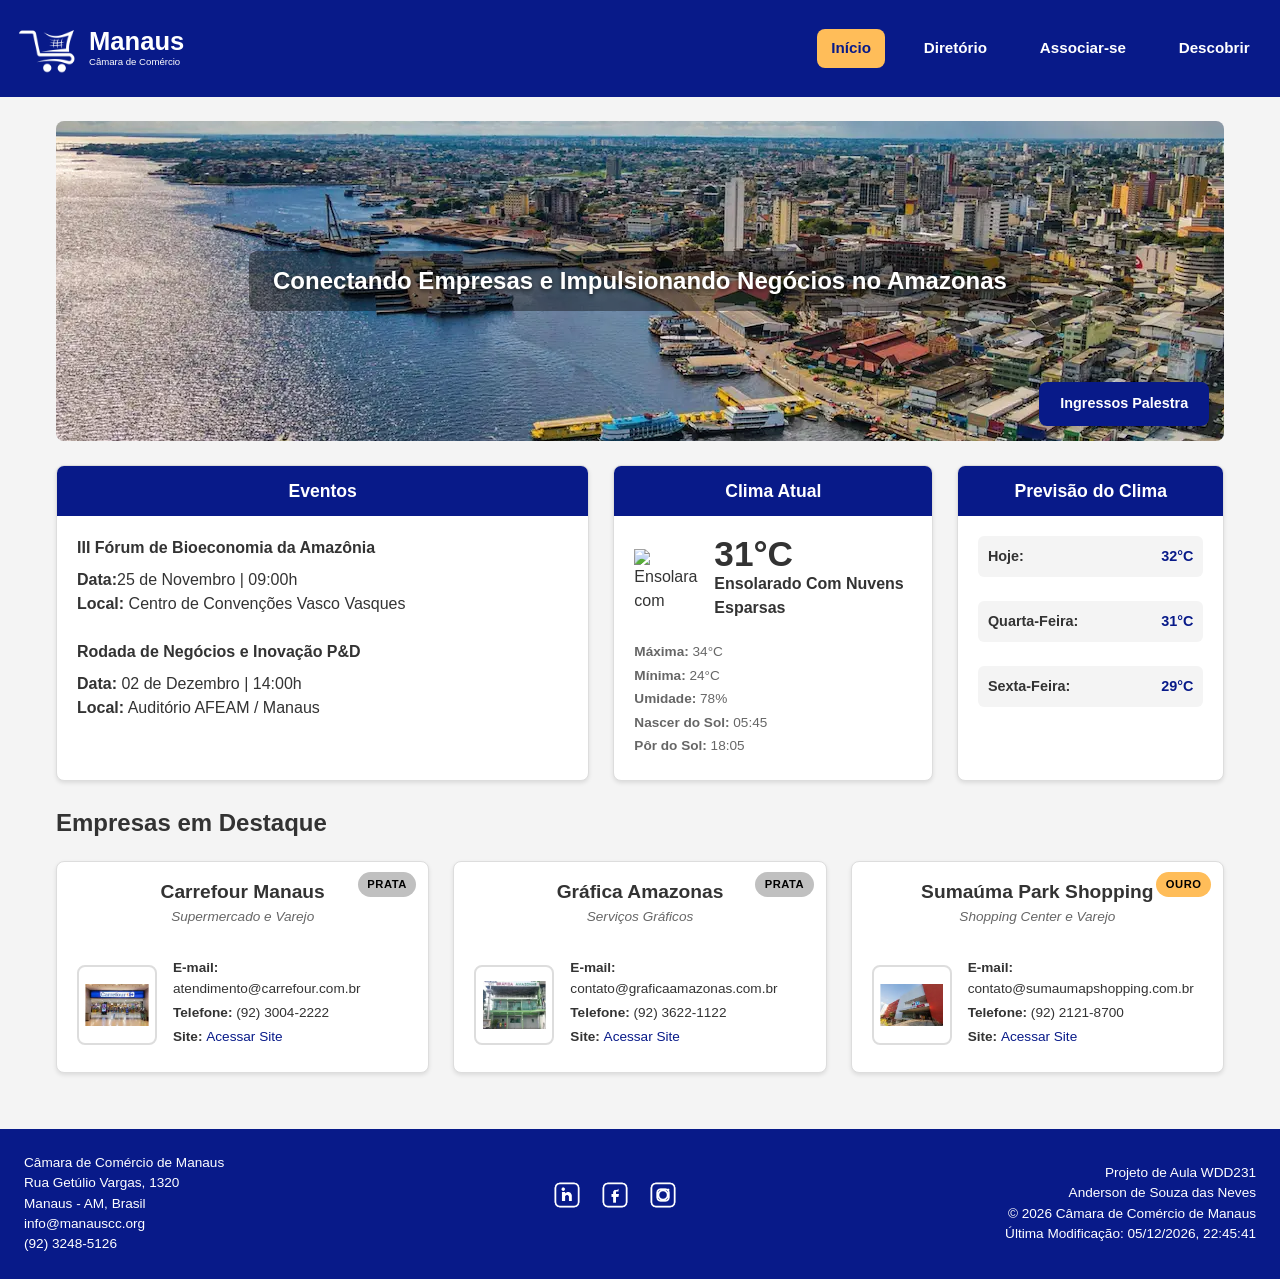
==== commit c421ae43: "atualizar" ====
--- a/camara/index.html
+++ b/camara/index.html
@@ -73,7 +73,7 @@
                 <div class="card-header">Eventos</div>
                 <div class="card-body">
                     <h2>III Fórum de Bioeconomia da Amazônia</h2>
-                    <p><strong>Data:</strong> 25 de Novembro | 09:00h</p>
+                    <p><strong>Data:</strong>25 de Novembro | 09:00h</p>
                     <p><strong>Local:</strong> Centro de Convenções Vasco Vasques</p>
                     <br>
                     <h2>Rodada de Negócios e Inovação P&D</h2>
--- a/camara/estilos/telas-pequenas.css
+++ b/camara/estilos/telas-pequenas.css
@@ -9,13 +9,13 @@
     --border-color: #dddddd;
     --text-main: #333333;
     --text-muted: #666666;
-    --accent-gold: #d4af37;
-    --accent-silver: #708090;
+    --accent-gold: #ffbd59;
+    --accent-silver: #C0C0C0;
     --radius: 8px;
     --shadow-sm: 0 2px 4px #0000001A;
     --shadow-md: 0 4px 8px #00000026;
     --transition: all 0.3s ease;
-    --bg-transparent: rgba(0, 0, 0, 0);
+    --bg-transparent: #00000000;
 }
 
 * { box-sizing: border-box; margin: 0; padding: 0; }
@@ -220,7 +220,7 @@
     text-transform: uppercase;
     padding: 0.25rem 0.6rem;
     border-radius: 20px;
-    color: #fff;
+    color: #000;
     letter-spacing: 0.5px;
 }
 .badge-gold { background-color: var(--accent-gold); }
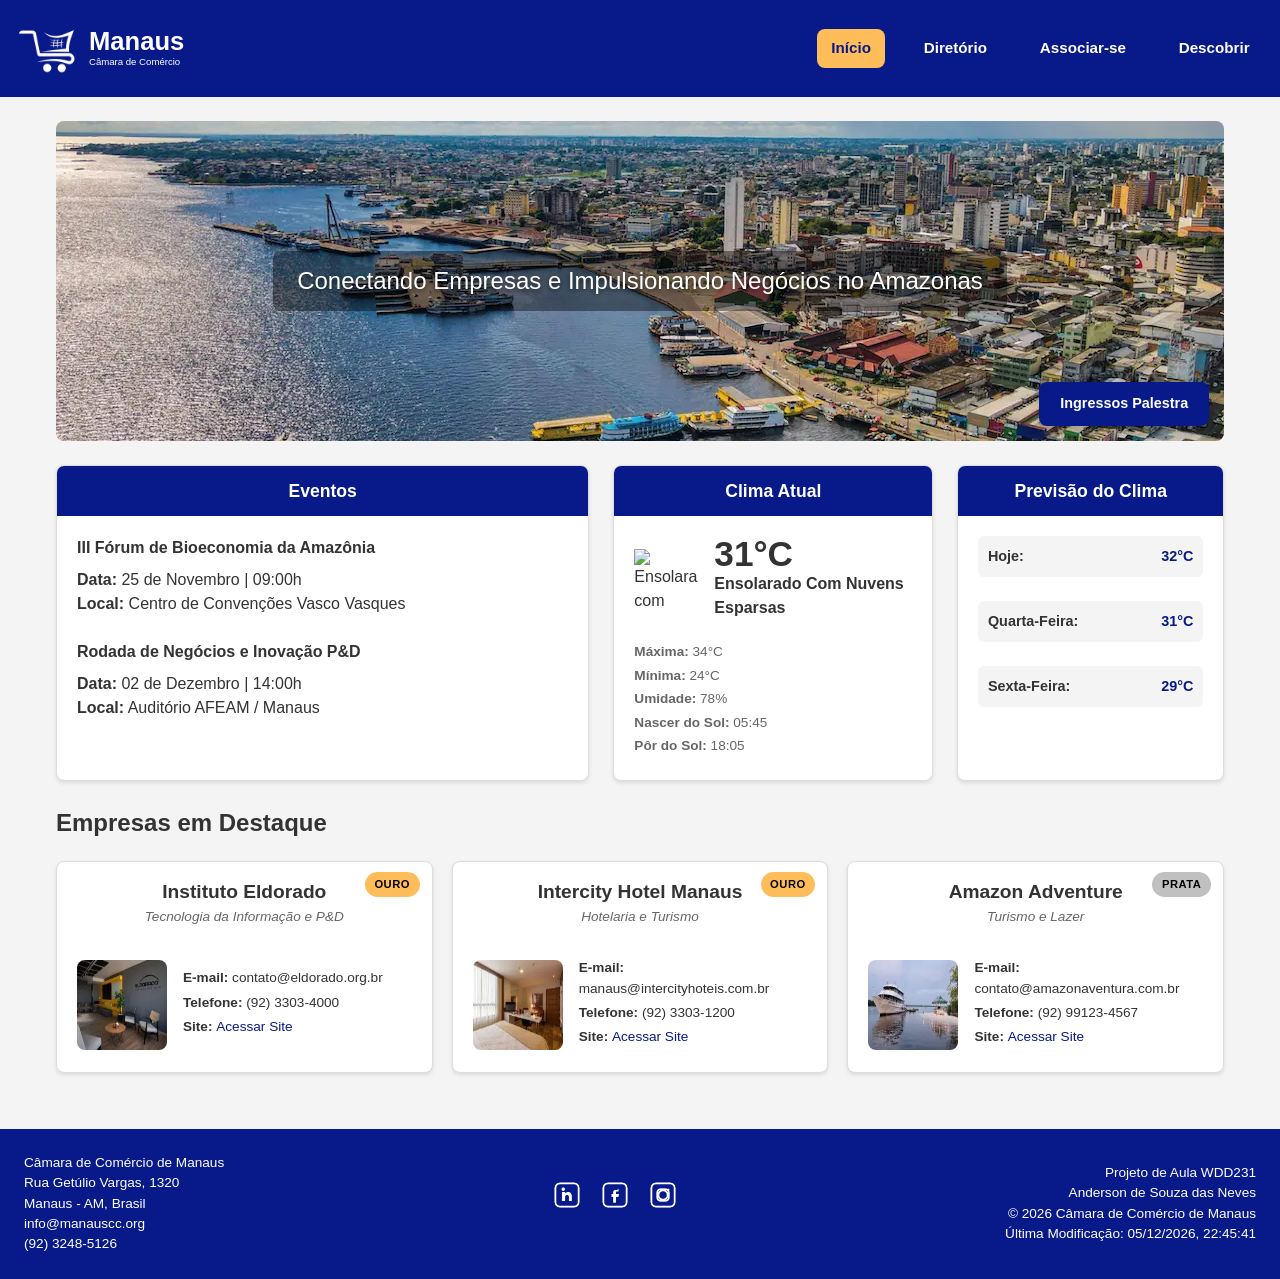
==== commit a9800ed8: "atualizar" ====
--- a/camara/index.html
+++ b/camara/index.html
@@ -73,7 +73,7 @@
                 <div class="card-header">Eventos</div>
                 <div class="card-body">
                     <h2>III Fórum de Bioeconomia da Amazônia</h2>
-                    <p><strong>Data:</strong>25 de Novembro | 09:00h</p>
+                    <p><strong>Data:</strong> 25 de Novembro | 09:00h</p>
                     <p><strong>Local:</strong> Centro de Convenções Vasco Vasques</p>
                     <br>
                     <h2>Rodada de Negócios e Inovação P&D</h2>
--- a/camara/estilos/telas-pequenas.css
+++ b/camara/estilos/telas-pequenas.css
@@ -94,7 +94,6 @@
     z-index: 2;
     color: #ffffff;
     font-size: 1.2rem;
-    font-weight: 600;
     text-shadow: 0 2px 4px #00000099;
     background: #00000066;
     padding: 0.75rem 1.5rem;
@@ -228,13 +227,10 @@
 
 .spotlight-body-content { display: flex; gap: 1rem; align-items: center; }
 .company-logo {
-    width: 80px;
-    height: 80px;
-    border: 2px solid var(--border-color);
-    border-radius: var(--radius);
-    padding: 0.4rem;
-    object-fit: contain;
-    background: #fff;
+    width: 90px;
+    height: 90px;
+    border-radius: var(--radius);
+    
     flex-shrink: 0;
 }
 .company-details { font-size: 0.85rem; line-height: 1.5; }
--- a/camara/estilos/telas-grandes.css
+++ b/camara/estilos/telas-grandes.css
@@ -62,7 +62,7 @@
     .spotlight-grid {
         display: grid;
         grid-template-columns: repeat(3, 1fr);
-        gap: 1.5rem;
+        gap: 1.2rem;
         margin-bottom: 0;
     }
 
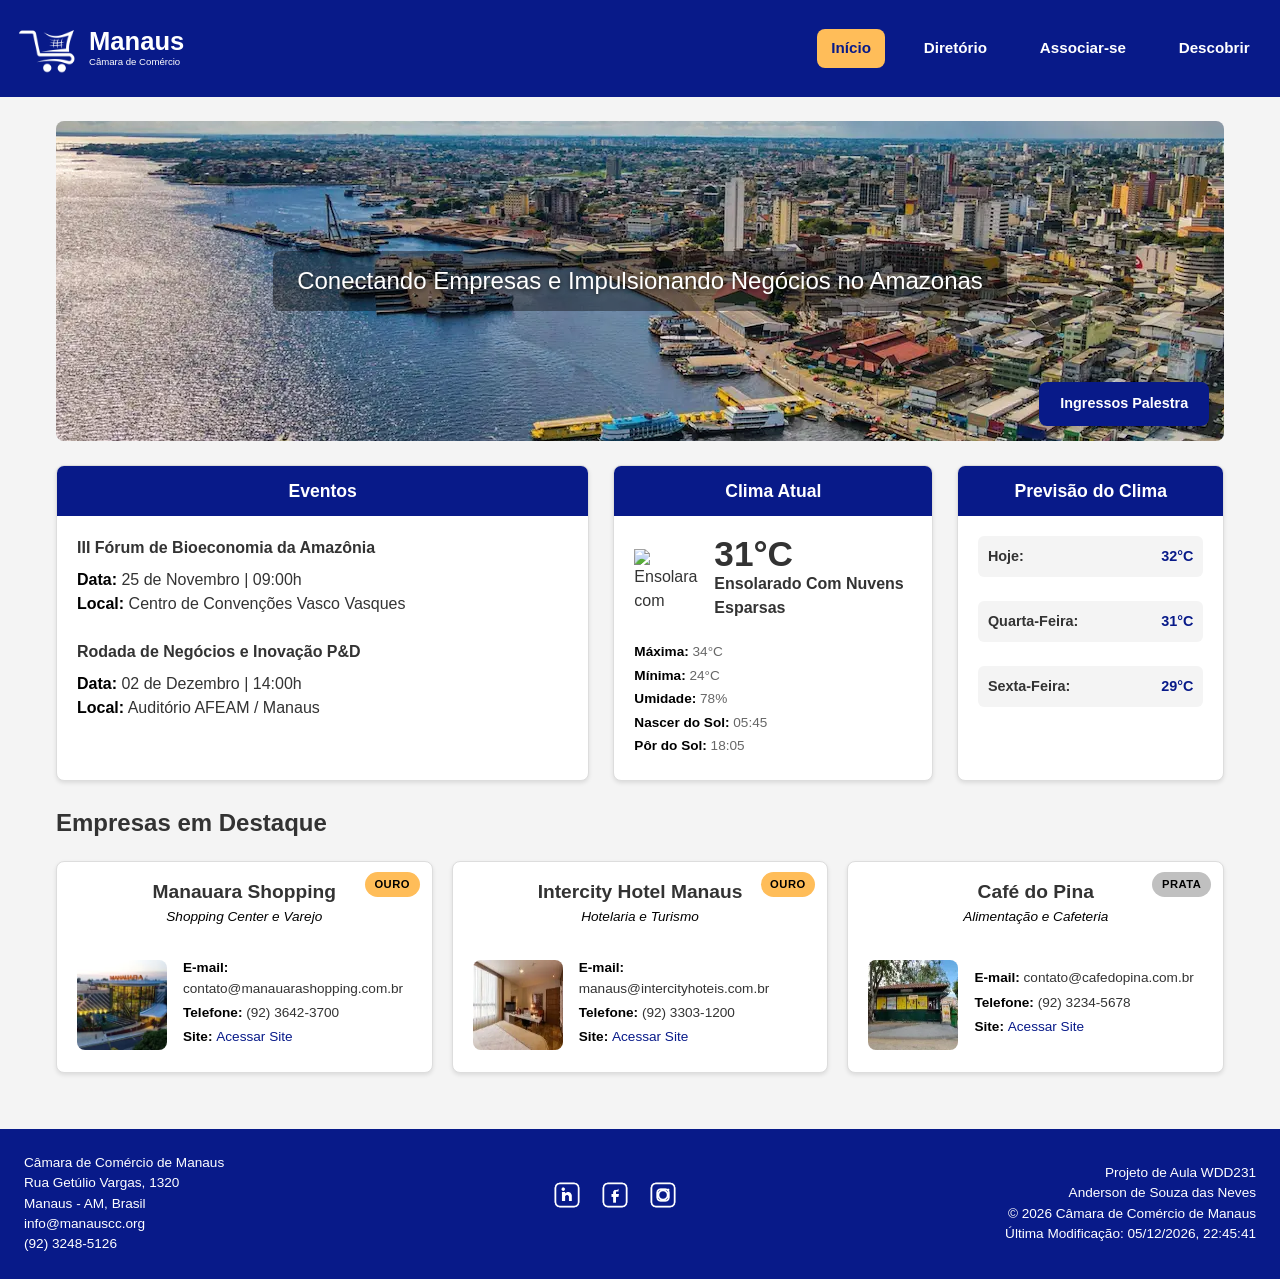
==== commit d4d427f2: "atualizar" ====
--- a/camara/index.html
+++ b/camara/index.html
@@ -7,36 +7,27 @@
     <meta name="description" content="Página inicial da Câmara de Comércio de Manaus - AM com eventos, clima atual e destaque de membros.">
     <meta name="author" content="Anderson Neves">
 
-    <!-- Google Fonts -->
+    
     <link rel="preconnect" href="https://fonts.googleapis.com">
     <link rel="preconnect" href="https://fonts.gstatic.com" crossorigin>
     <link href="https://fonts.googleapis.com/css2?family=Open+Sans:wght@400;600;700&family=Roboto:wght@300;400;700&display=swap" rel="stylesheet">
-
-
-    <!-- CSS -->
     <link rel="stylesheet" href="estilos/telas-pequenas.css">
     <link rel="stylesheet" href="estilos/telas-grandes.css">
 
-    <!-- Scripts -->
-     <script src="scripts/navegacao.js" defer></script>
+    <script src="scripts/navegacao.js" defer></script>
     <script src="scripts/clima.js" defer></script>
     <script src="scripts/spotlight.js" defer></script>
     <script src="scripts/data.js" defer></script>
 
-    <!--Favicon-->
     <link rel="icon" href="imagens/favicon.ico">
 
-    <!--Metadados para o Facebook-->
     <meta property="og:title" content="Página Inicial da Câmara de Comércio de Manaus-AM">
     <meta property="og:description" content="Descubra empresas, eventos e informações sobre o clima atual e previsão do tempo da cidade de Manaus.">
     <meta property="og:image" content="	https://neves-anderson.github.io/wdd231/camara/imagens/logo.png">   
     <meta property="og:url" content="https://www.manauscc.org/diretorio.html">
-
-
 </head>
 <body>
 
-    <!-- CABEÇALHO -->
     <header>
         <div class="logo-camara">
             <img src="imagens/logo.png" alt="Logo Câmara de Comércio de Manaus" class="logo">
@@ -52,23 +43,23 @@
             <ul>
                 <li><a href="index.html" class="active" aria-current="page">Início</a></li>
                 <li><a href="diretorio.html">Diretório</a></li>
-                <li><a href="#">Associar-se</a></li>
+                <li><a href="associacao.html">Associar-se</a></li>
                 <li><a href="#">Descobrir</a></li>
             </ul>
         </nav>
     </header>
 
     <main>
-        <!-- SEÇÃO HERO BANNER -->
+        
         <div class="hero">
             <img src="imagens/manaus.webp" alt="Cidade de Manaus com vista do Rio Negro" class="hero-img">
             <div class="hero-overlay-text">Conectando Empresas e Impulsionando Negócios no Amazonas</div>
             <a href="#" class="cta-btn">Ingressos Palestra</a>
         </div>
 
-        <!-- SEÇÃO INFORMAÇÕES (Eventos, Clima Atual, Previsão) -->
+        
         <div class="info-grid">
-            <!-- Eventos -->
+            
             <div class="card event-card">
                 <div class="card-header">Eventos</div>
                 <div class="card-body">
@@ -82,31 +73,31 @@
                 </div>
             </div>
 
-            <!-- Clima Atual -->
+            
             <div class="card weather-card">
                 <div class="card-header">Clima Atual</div>
                 <div class="card-body" id="clima-container">
-                    <!-- Preenchido dinamicamente via JS -->
+                   
                 </div>
             </div>
 
-            <!-- Previsão do Clima -->
+           
             <div class="card forecast-card">
                 <div class="card-header">Previsão do Clima</div>
                 <div class="card-body" id="previsao-container">
-                    <!-- Preenchido dinamicamente via JS -->
+                   
                 </div>
             </div>
         </div>
 
-        <!-- SEÇÃO DESTAQUES DE MEMBROS (SPOTLIGHTS DE NÍVEL 2 E 3) -->
+       
         <h2 class="section-title">Empresas em Destaque</h2>
         <div class="spotlight-grid" id="spotlight-container">
-            <!-- Preenchido dinamicamente via JS com empresas Ouro / Prata -->
+            
         </div>
     </main>
 
-    <!-- RODAPÉ -->
+   
     <footer>
         <div class="endereco">
             <p>Câmara de Comércio de Manaus</p>
--- a/camara/estilos/telas-pequenas.css
+++ b/camara/estilos/telas-pequenas.css
@@ -1,6 +1,3 @@
-/* ==========================================================================
-   VARIÁVEIS GLOBAIS E CONFIGURAÇÕES DE TEMA (MOBILE FIRST)
-   ========================================================================== */
 :root {
     --primary: #081a89;
     --primary-dark: #05115e;
@@ -18,7 +15,11 @@
     --bg-transparent: #00000000;
 }
 
-* { box-sizing: border-box; margin: 0; padding: 0; }
+* { 
+    box-sizing: border-box;
+    margin: 0; 
+    padding: 0;
+ }
 
 body {
     font-family: Arial, Helvetica, sans-serif;
@@ -41,12 +42,36 @@
     width: 100%;
 }
 
-.logo-camara { display: flex; align-items: center; gap: 0.5rem; }
-.logo { width: 65px; height: 65px; object-fit: contain; }
-.site-nome h1 { font-size: 1.6rem; line-height: 1.1; color: #ffffff; }
-.site-nome p { font-size: 0.60rem; color: #ffffff; }
-
-#hamburger-btn { background: none; border: none; font-size: 1.8rem; color: #ffffff; cursor: pointer; }
+.logo-camara { 
+    display: flex; 
+    align-items: center; 
+    gap: 0.5rem;
+ }
+
+.logo { 
+    width: 65px; 
+    height: 65px; 
+    object-fit: contain;
+ }
+
+.site-nome h1 { 
+    font-size: 1.6rem; 
+    line-height: 1.1; 
+    color: #ffffff;
+ }
+
+.site-nome p {
+     font-size: 0.60rem; 
+     color: #ffffff; 
+}
+
+#hamburger-btn { 
+    background: none; 
+    border: none; 
+    font-size: 1.8rem; 
+    color: #ffffff; 
+    cursor: pointer; 
+}
 
 #nav-menu {
     display: none;
@@ -57,8 +82,13 @@
     z-index: 10;
 }
 
-#nav-menu.open { display: block; }
-#nav-menu ul { list-style: none; }
+#nav-menu.open {
+     display: block;
+}
+
+#nav-menu ul { 
+    list-style: none;
+ }
 
 #nav-menu li a {
     display: flex;
@@ -76,7 +106,13 @@
     font-weight: 700;
 }
 
-main { max-width: 1200px; width: 100%; margin: 0 auto; padding: 1.5rem 1rem; flex: 1; }
+main {
+     max-width: 1200px; 
+     width: 100%; 
+     margin: 0 auto;
+     padding: 1.5rem 1rem; 
+     flex: 1; 
+}
 
 .hero {
     position: relative;
@@ -122,7 +158,15 @@
     gap: 0.5rem;
 }
 
-.cta-btn:hover { background: var(--primary-dark); transform: scale(1.03); }
+.cta-btn:hover { 
+    background: var(--primary-dark);
+    transform: scale(1.03);
+}
+
+strong {
+    color:#000;
+    font-weight: 700;
+}
 
 .section-title {
     font-size: 1.5rem;
@@ -156,8 +200,16 @@
     gap: 0.5rem;
 }
 
-.card-body { padding: 1.25rem; flex: 1; }
-.card-body h2 { font-size: 1rem; font-weight: 700; margin-bottom: 0.5rem; }
+.card-body { 
+    padding: 1.25rem; 
+    flex: 1; 
+}
+
+.card-body h2 { 
+    font-size: 1rem; 
+    font-weight: 700; 
+    margin-bottom: 0.5rem;
+}
 
 .info-grid, .forecast-list, .spotlight-grid {
     display: flex;
@@ -166,7 +218,12 @@
     margin-bottom: 1.5rem;
 }
 
-.weather-config { margin-bottom: 1rem; display: flex; gap: 0.5rem; }
+.weather-config { 
+    margin-bottom: 1rem;
+    display: flex; 
+    gap: 0.5rem; 
+}
+
 .weather-config input {
     flex: 1;
     padding: 0.4rem 0.6rem;
@@ -184,14 +241,45 @@
     border-radius: 4px;
     font-weight: 600;
 }
-.weather-config button { padding: 0.4rem 0.8rem; font-size: 0.8rem; cursor: pointer; }
-
-.weather-current { display: flex; align-items: center; gap: 1rem; margin-bottom: 1rem; }
-.weather-icon-img { width: 64px; height: 64px; }
-.temp-display { font-size: 2.2rem; font-weight: 700; line-height: 1; }
-.weather-details { font-size: 0.85rem; color: var(--text-muted); }
-.weather-details p { margin-bottom: 0.2rem; }
-.weather-desc { font-weight: 700; color: var(--text-main); text-transform: capitalize; margin-bottom: 0.4rem !important; }
+.weather-config button { 
+    padding: 0.4rem 0.8rem;
+    font-size: 0.8rem; 
+    cursor: pointer;
+}
+
+.weather-current { 
+    display: flex; 
+    align-items: center;
+    gap: 1rem; 
+    margin-bottom: 1rem;
+}
+
+.weather-icon-img { 
+    width: 64px; 
+    height: 64px;
+}
+
+.temp-display { 
+    font-size: 2.2rem; 
+    font-weight: 700; 
+    line-height: 1; 
+}
+
+.weather-details {
+    font-size: 0.85rem; 
+    color: var(--text-muted); 
+}
+
+.weather-details p {
+    margin-bottom: 0.2rem; 
+}
+
+.weather-desc { 
+    font-weight: 700; 
+    color: var(--text-main); 
+    text-transform: capitalize;
+    margin-bottom: 0.4rem !important;
+}
 
 .forecast-item {
     display: flex;
@@ -202,13 +290,36 @@
     border-radius: 6px;
     font-size: 0.9rem;
 }
-.forecast-item strong { color: var(--text-main); }
-.forecast-item span { color: var(--primary); font-weight: 700; }
-
-.spotlight-card { position: relative; }
-.spotlight-card .card-header-spotlight { padding: 1rem 1rem 0.2rem 1rem; text-align: center; }
-.spotlight-card h3 { font-size: 1.2rem; font-weight: 700; }
-.spotlight-card .slogan { font-size: 0.85rem; color: var(--text-muted); font-style: italic; text-align: center; margin-bottom: 0.5rem; }
+.forecast-item strong { 
+    color: var(--text-main);
+}
+
+.forecast-item span { 
+    color: var(--primary);
+    font-weight: 700;
+}
+
+.spotlight-card { 
+    position: relative;
+}
+
+.spotlight-card .card-header-spotlight { 
+    padding: 1rem 1rem 0.2rem 1rem; 
+    text-align: center; 
+}
+
+.spotlight-card h3 { 
+    font-size: 1.2rem; 
+    font-weight: 700;
+}
+
+.spotlight-card .slogan { 
+    font-size: 0.85rem;
+    color: #000; 
+    font-style: italic; 
+    text-align: center; 
+    margin-bottom: 0.5rem; 
+}
 
 .badge-membership {
     position: absolute;
@@ -222,10 +333,20 @@
     color: #000;
     letter-spacing: 0.5px;
 }
-.badge-gold { background-color: var(--accent-gold); }
-.badge-silver { background-color: var(--accent-silver); }
-
-.spotlight-body-content { display: flex; gap: 1rem; align-items: center; }
+.membro-ouro { 
+    background-color: var(--accent-gold);
+}
+
+.membro-prata {
+    background-color: var(--accent-silver);
+}
+
+.spotlight-body-content { 
+    display: flex;
+    gap: 1rem; 
+    align-items: center;
+}
+
 .company-logo {
     width: 90px;
     height: 90px;
@@ -233,12 +354,33 @@
     
     flex-shrink: 0;
 }
-.company-details { font-size: 0.85rem; line-height: 1.5; }
-.company-details p { margin-bottom: 0.25rem; word-break: break-word; }
-.company-details a { color: var(--primary); text-decoration: none; font-weight: 500; }
-.company-details a:hover { text-decoration: underline; }
-
-.menu-bar { padding: 15px; display: flex; justify-content: center; gap: 15px; }
+.company-details { 
+    font-size: 0.85rem;
+    line-height: 1.5;
+}
+
+.company-details p { 
+    margin-bottom: 0.25rem; 
+    word-break: break-word;
+}
+
+.company-details a {
+    color: var(--primary);
+    text-decoration: none; 
+    font-weight: 500;
+}
+
+.company-details a:hover { 
+    text-decoration: underline; 
+}
+
+.menu-bar { 
+    padding: 15px;
+    display: flex; 
+    justify-content: center;
+    gap: 15px;
+}
+
 .menu-bar button {
     background-color: #ffffff;
     color: var(--primary);
@@ -249,9 +391,16 @@
     cursor: pointer;
     transition: all 0.2s ease;
 }
-.menu-bar button:hover { background-color: #e0e0e0; }
-
-.grid-view { display: grid; grid-template-columns: repeat(auto-fit, minmax(200px, 1fr)); gap: 20px; }
+.menu-bar button:hover {
+    background-color: #e0e0e0;
+}
+
+.grid-view { 
+    display: grid; 
+    grid-template-columns: repeat(auto-fit, minmax(200px, 1fr)); 
+    gap: 20px;
+}
+
 .grid-view .card {
     background-color: #e6e6e6;
     border: 1px solid #cccccc;
@@ -263,6 +412,7 @@
     box-shadow: 0 4px 6px #0000001a;
     min-height: 200px;
 }
+
 .grid-view .card img {
     width: 100%;
     max-width: 200px;
@@ -273,19 +423,208 @@
     box-shadow: 0 2px 5px #0000004c;
     margin-bottom: 15px;
 }
-.grid-view .card h2 { font-size: 18px; color: #000000; margin-bottom: 5px; }
-.grid-view .card .ano { font-size: 14px; font-weight: bold; color: #333333; margin-bottom: 10px; }
-.grid-view .card .link-detalhes { color: #0000ee; text-decoration: underline; font-size: 14px; }
-.grid-view .card .info-extra { display: none; }
-
-.list-view { display: flex; flex-direction: column; gap: 12px; }
-.list-view .card { padding: 15px 20px; align-items: center; justify-content: center; width: 100% !important; margin-left: 0 !important; }
-.list-view .card img, .list-view .card .link-detalhes { display: none; }
-.list-view .card-info { flex: 1; display: flex; flex-direction: column; gap: 4px; }
-.list-view .card h2 { font-size: 18px; color: #1a1a1a; }
-.list-view .card .info-extra { display: block; font-size: 13px; color: var(--text-muted); }
-
-footer { padding: 1.5rem; margin-top: 2rem; display: flex; flex-direction: column; gap: 1.5rem; text-align: center; font-size: 0.85rem; }
-.endereco h4, .endereco p, .footer-meta p { color: #ffffff; }
-.socialmedia { display: flex; justify-content: center; gap: 1.25rem; margin-bottom: 0.75rem; }
-.socialmedia img { width: 28px; height: 28px; transition: transform 0.2s ease; }+
+.grid-view .card h2 {
+     font-size: 18px;
+     color: #000000;
+     margin-bottom: 5px; 
+}
+
+.grid-view .card .ano {
+    font-size: 14px; 
+    font-weight: bold; 
+    color: #333333;
+    margin-bottom: 10px;
+}
+
+.grid-view .card .link-detalhes {
+    color: #0000ee;
+    text-decoration: underline;
+    font-size: 14px;
+}
+
+.grid-view .card .info-extra { 
+    display: none; 
+}
+
+.list-view {
+    display: flex;
+    flex-direction: column;
+    gap: 12px;
+}
+
+.list-view .card { 
+    padding: 15px 20px;
+    justify-content: center; 
+    width: 100% !important; 
+    margin-left: 0 !important;
+}
+
+.list-view .card img, .list-view .card .link-detalhes {
+    display: none; 
+}
+
+.list-view .card-info { 
+    flex: 1; 
+    display: flex; 
+    flex-direction: column; 
+    gap: 4px;
+}
+
+.list-view .card h2 { 
+    font-size: 18px; 
+    color: #1a1a1a; 
+}
+
+.list-view .card .info-extra { 
+    display: block; 
+    font-size: 13px; 
+    color: var(--text-muted);
+}
+
+footer {
+     padding: 1.5rem; 
+     margin-top: 2rem; 
+     display: flex; 
+     flex-direction: column;
+     gap: 1.5rem; 
+     text-align: center; 
+     font-size: 0.85rem; 
+    }
+
+.endereco h4, .endereco p, .footer-meta p { 
+    color: #ffffff; 
+}
+.socialmedia { 
+    display: flex; 
+    justify-content: center;
+    gap: 1.25rem; 
+    margin-bottom: 0.75rem;
+ }
+
+.socialmedia img { 
+    width: 28px; 
+    height: 28px;
+    transition: transform 0.2s ease;
+ }
+
+
+
+/* Formularios */
+
+
+.membro-form fieldset {
+    border: 1px solid #ccc;
+    border-radius: 8px;
+    padding: 1rem;
+    margin-bottom: 1.5rem;
+}
+
+.membro-form label {
+    display: block;
+    margin-bottom: 1rem;
+    font-weight: 600;
+    color: #333;
+}
+
+.membro-form input[type="text"],
+.membro-form input[type="email"],
+.membro-form input[type="tel"],
+.membro-form select,
+.membro-form textarea {
+    display: block;
+    width: 100%;
+    padding: 0.6rem;
+    margin-top: 0.3rem;
+    border: 1px solid #777;
+    border-radius: 4px;
+    font-size: 1rem;
+    box-sizing: border-box;
+}
+
+.submit-btn {
+    background-color: #0056b3;
+    color: #fff;
+    border: none;
+    padding: 0.8rem 1.5rem;
+    font-size: 1.1rem;
+    border-radius: 5px;
+    cursor: pointer;
+    width: 100%;
+    transition: background-color 0.3s ease;
+}
+
+.submit-btn:hover {
+    background-color: #003d80;
+}
+
+
+.card-animate {
+    animation: fadeInSlideUp 0.8s ease-out forwards;
+    opacity: 0;
+}
+
+@keyframes fadeInSlideUp {
+    from {
+        opacity: 0;
+        transform: translateY(20px);
+    }
+    to {
+        opacity: 1;
+        transform: translateY(0);
+    }
+}
+
+
+.membro-cards .card:nth-child(1) {
+    animation-delay: 0.1s; 
+}
+
+.membro-cards .card:nth-child(2) {
+    animation-delay: 0.2s; 
+}
+
+.membro-cards .card:nth-child(3) {
+    animation-delay: 0.3s;
+}
+
+.membro-cards .card:nth-child(4) {
+    animation-delay: 0.4s; 
+}
+
+
+.membro-modal {
+    border: 1px solid #081a89;
+    border-radius: 8px;
+    padding: 1.5rem;
+    margin: 1.5rem auto;
+    max-width: 90%;
+    width: 400px;
+    box-shadow: 0 4px 15px rgba(0,0,0,0.3);
+}
+
+.membro-modal::backdrop {
+    background-color: rgba(0, 0, 0, 0.6);
+}
+
+.membro-modal p {
+    margin-top: 1rem;
+    color: #333333;
+}
+
+.membro-modal li {
+    margin-top: 0.5rem;
+    margin:  .5rem auto;
+    margin-left: 20px;
+    color: #333333;
+}
+
+.close-modal-btn {
+    float: right;
+    background: #e0e0e0;
+    border: 1px solid #999;
+    font-size: 1.2rem;
+    padding: 0.2rem 0.6rem;
+    border-radius: 4px;
+    cursor: pointer;
+}
--- a/camara/estilos/telas-grandes.css
+++ b/camara/estilos/telas-grandes.css
@@ -91,4 +91,100 @@
     .footer-meta {
         text-align: right;
     }
+}
+
+/* Formulário de Associação */
+
+
+@media screen and (min-width: 64em) {
+    .associacao-main {
+        max-width: 1200px;
+        margin: 0 auto;
+        padding: 1.5rem;
+    }
+
+    .associacao-container {
+        display: grid;
+        grid-template-columns: 1fr 1fr;
+        gap: 3rem;
+        align-items: start;
+    }
+
+    .associacao-main h2,
+    .form-section h3,
+    .membro-cards-section h3 {
+        color: #081a89;
+        font-weight: 600;
+        margin-bottom: 1rem;
+    }
+
+    
+    .membro-cards {
+        display: flex;
+        flex-direction: column;
+        gap: 1.2rem;
+    }
+
+    .membro-cards .card {
+        background-color: #4a65a9;
+        border-radius: 12px;
+        padding: 1.5rem;
+        display: flex;
+        flex-direction: column;
+        align-items: center;
+        justify-content: center;
+        text-align: center;
+        box-shadow: 0 2px 6px rgba(0,0,0,0.1);
+    }
+
+    .membro-cards .card h4 {
+        color: #ffffff;
+        font-size: 1.1rem;
+        margin-bottom: 0.8rem;
+    }
+
+    .membro-cards .card button {
+        background-color: #ffffff;
+        color: #555555;
+        border: 1px solid #ccc;
+        border-radius: 4px;
+        padding: 0.4rem 1.2rem;
+        cursor: pointer;
+        font-size: 0.9rem;
+    }
+
+    
+    .radio-fieldset {
+        border: none;
+        padding: 0;
+        margin: 1.5rem 0;
+    }
+
+    .radio-fieldset legend {
+        color: #081a89;
+        font-weight: bold;
+        margin-bottom: 0.5rem;
+    }
+
+    .radio-label {
+        display: flex;
+        align-items: center;
+        gap: 0.5rem;
+        font-weight: normal;
+        color: #8c4250;
+        margin-bottom: 0.4rem;
+        cursor: pointer;
+    }
+
+  
+    .submit-btn {
+        background-color: #081a89;
+        color: #ffffff;
+        border: none;
+        border-radius: 10px;
+        padding: 0.8rem 2rem;
+        font-size: 1rem;
+        width: auto;
+        cursor: pointer;
+    }
 }
